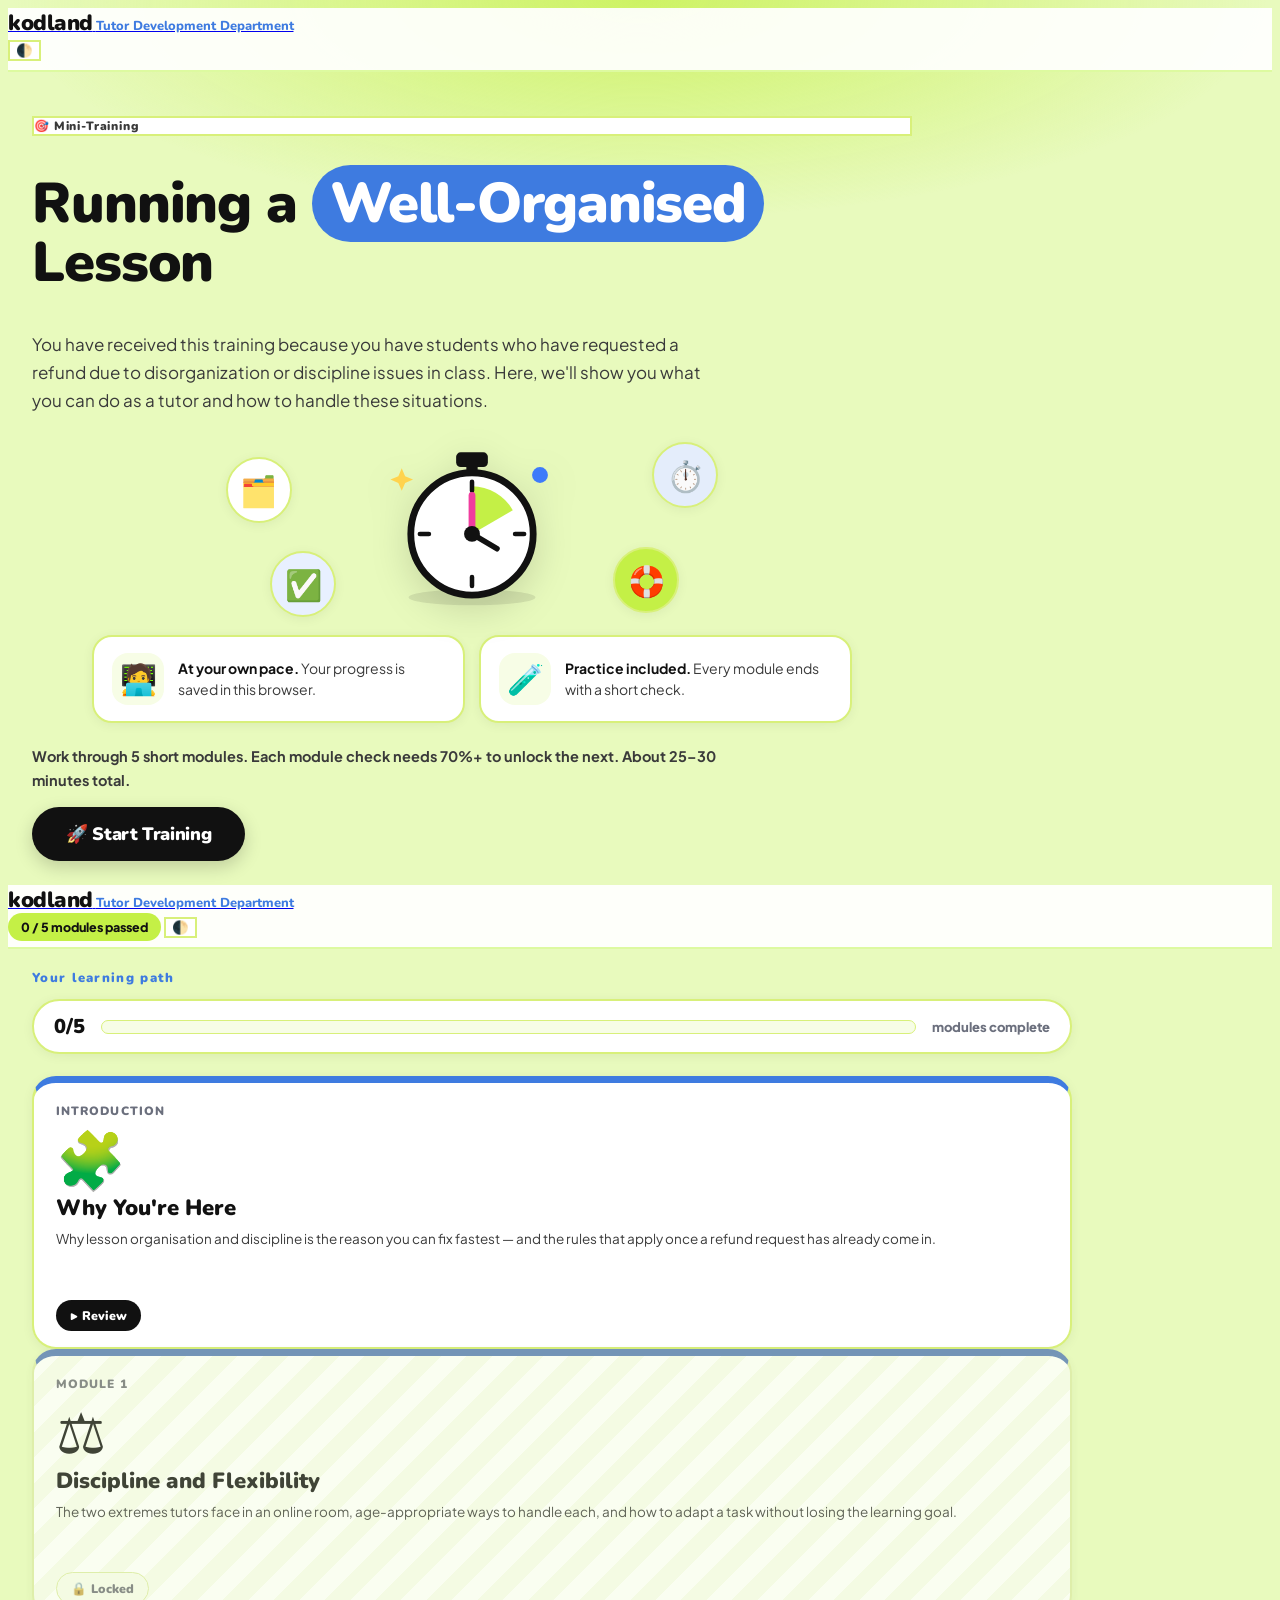
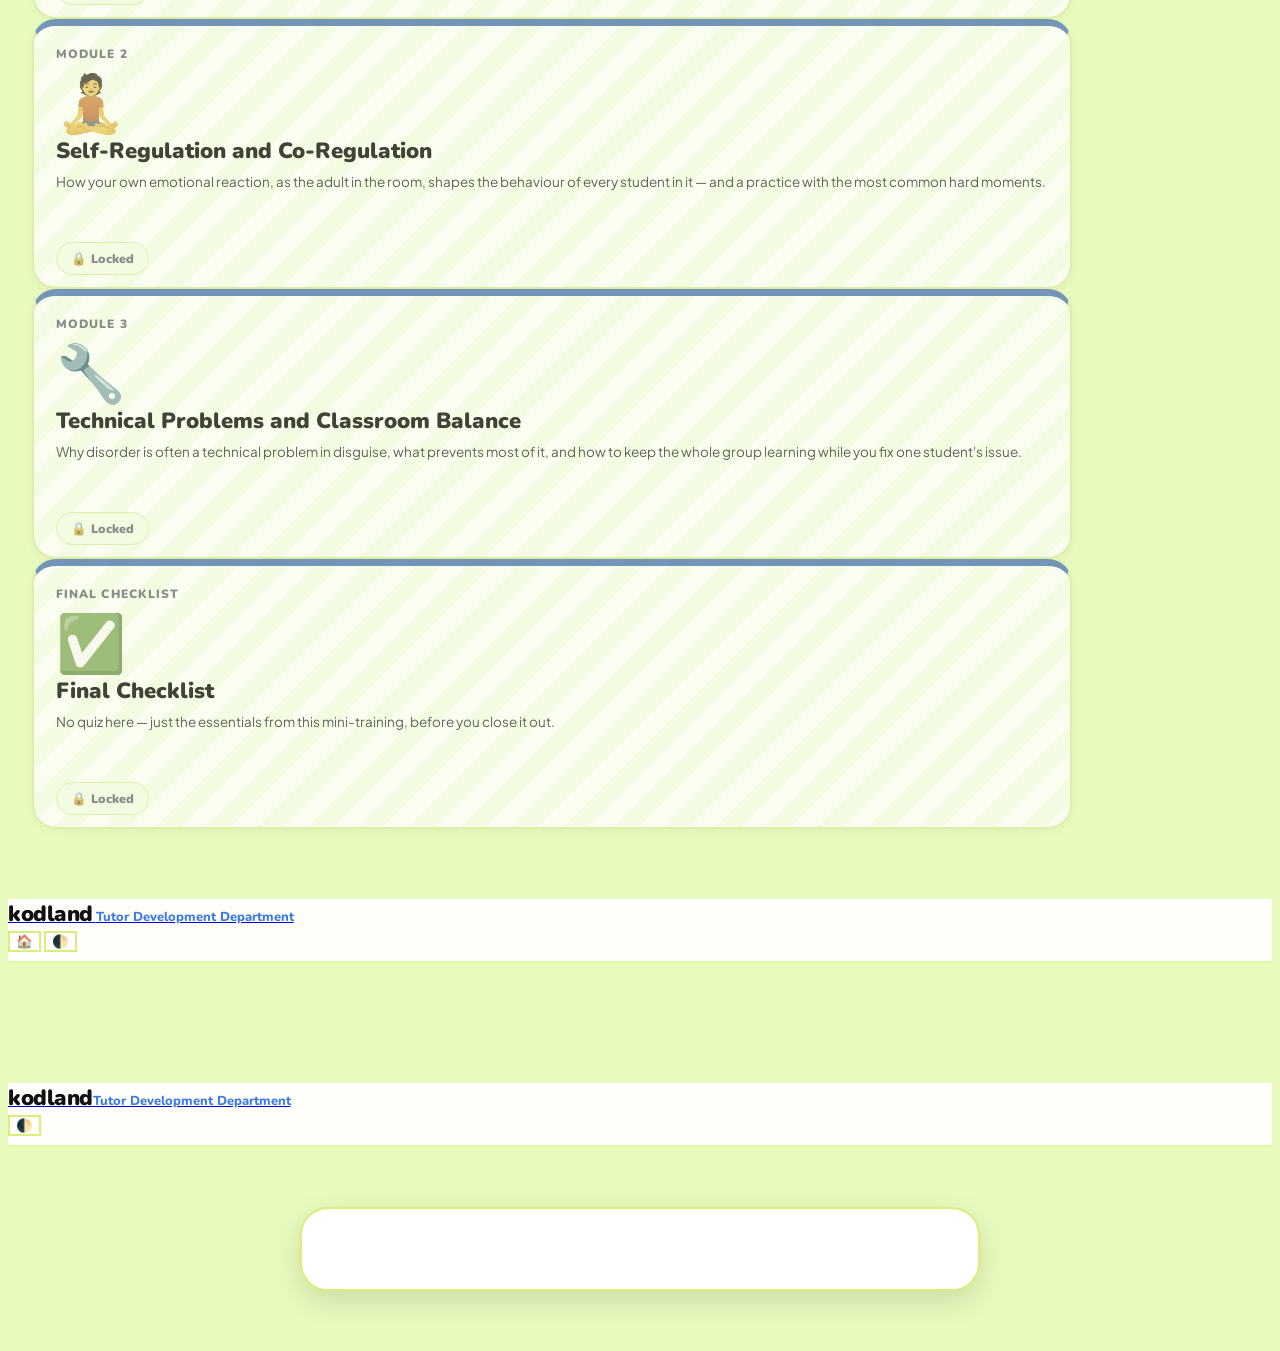
==== index.html @ 632e76fc "Add files via upload" ====
<!DOCTYPE html>
<html lang="en">
<head>
<meta charset="UTF-8">
<meta name="viewport" content="width=device-width, initial-scale=1.0">
<title>Mini-Training · Lesson Organisation &amp; Discipline — Kodland Tutor Training</title>
<link rel="preconnect" href="https://fonts.googleapis.com"><link rel="preconnect" href="https://fonts.gstatic.com" crossorigin>
<link href="https://fonts.googleapis.com/css2?family=Baloo+2:wght@600;700;800&family=Inter:wght@400;500;600;700;800&family=Nunito:wght@700;800;900&family=Plus+Jakarta+Sans:wght@400;500;600;700;800&display=swap" rel="stylesheet">
<link rel="stylesheet" href="assets/style.css">
<link rel="stylesheet" href="assets/theme.css">
<style>:root,:root[data-theme="dark"]{--pink:#3E7BE0;--pink-d:#2A5BB8;--coral:#3E7BE0;--coral-d:#2A5BB8}:root:not([data-theme="dark"]){--pink-l:#E4EDFB}</style>
</head>
<body>

<!-- HOME -->
<div id="screen-home" class="screen active">
  <nav class="nav">
    <a class="logo" href="#" onclick="goHome();return false;">
      <span class="logo-mark">kodland</span>
      <span class="logo-div"></span>
      <span class="logo-sub" data-i18n="logoSub"></span>
    </a>
    <div class="nav-r">
      <button class="tbtn" onclick="toggleTheme()">🌓</button>
    </div>
  </nav>
  <div class="hero">
    <div class="hero-inner">
      <div class="eyebrow" data-i18n="heroEyebrow"></div>
      <h1 data-i18n-html="heroTitle"></h1>
      <p data-i18n="heroIntro"></p>
      <div class="hero-art" id="heroArt"></div>
      <div class="hero-cards">
        <div class="hcard"><span class="hc-ic">🧑‍💻</span><div data-i18n-html="heroCard1"></div></div>
        <div class="hcard"><span class="hc-ic">🧪</span><div data-i18n-html="heroCard2"></div></div>
      </div>
      <p class="hero-work" data-i18n="heroWork" style="font-size:14.5px;font-weight:700"></p>
      <button class="start-btn" onclick="goDashboard()" data-i18n="startBtn"></button>
    </div>
  </div>
</div>

<!-- DASHBOARD -->
<div id="screen-path" class="screen">
  <nav class="nav">
    <a class="logo" href="#" onclick="goHome();return false;">
      <span class="logo-mark">kodland</span>
      <span class="logo-div"></span>
      <span class="logo-sub" data-i18n="logoSub"></span>
    </a>
    <div class="nav-r">
      <span id="ntag" style="font-size:13px;color:var(--text-muted);font-weight:700;display:none"></span>
      <button class="tbtn" onclick="devUnlockAll()" data-i18n-title="devTitle" title="">🔓</button>
      <button class="tbtn" onclick="toggleTheme()">🌓</button>
    </div>
  </nav>
  <div class="msec">
    <div class="slbl" data-i18n="pathLabel"></div>
    <div class="pbar"><b id="pbCount">0/6</b><div class="ptrack"><i id="pbFill"></i></div><span data-i18n="pbLabel"></span></div>
    <div class="grid" id="mgrid"></div>
  </div>
</div>

<!-- CONTENT -->
<div id="screen-content" class="screen">
  <nav class="nav">
    <a class="logo" href="#" onclick="goHome();return false;">
      <span class="logo-mark">kodland</span>
      <span class="logo-div"></span>
      <span class="logo-sub" data-i18n="logoSub"></span>
    </a>
    <div class="nav-r">
      <button class="tbtn" onclick="goDashboard()" data-i18n-title="backToPath" title="">🏠</button>
      <button class="tbtn" onclick="toggleTheme()">🌓</button>
    </div>
  </nav>
  <div class="cbody" id="contentBody"></div>
</div>

<!-- RESULTS -->
<div id="screen-results" class="screen">
  <nav class="nav">
    <a class="logo" href="#" onclick="goHome();return false;">
      <span class="logo-mark">kodland</span><span class="logo-div"></span><span class="logo-sub" data-i18n="logoSub"></span>
    </a>
    <div class="nav-r"><button class="tbtn" onclick="toggleTheme()">🌓</button></div>
  </nav>
  <div class="rbody" id="resultsBody"></div>
</div>


<canvas id="confetti"></canvas>

<script>window.PROG_KEY_OVERRIDE='kl-mt-org_discipline-progress'; window.HERO_ART={ill:'clock',orbs:['🗂️','⏱️','✅','🛟']};</script>
<script src="assets/content-en.js"></script>
<script src="assets/engine.js"></script>
</body>
</html>
---- assets/theme.css ----
/* ==========================================================================
   Mini_Training_7_Technical_Issues — visual theme (v2)
   Loaded AFTER style.css. It re-skins the training with the look of the
   "Kodland TD Core-EM Training" (lime background, pink accent, big emoji,
   colourful cards, interactive widgets) and adds the new components used by
   the content: symCards, flipCards, tabsBlock, stepper, chatMock, ill().
   To go back to the old look, just remove the <link> to this file.
   ========================================================================== */

:root{
  --bg:#E8FABD; --bg2:#F4FCD3; --surface:#FFFFFF; --surface2:#F7FDE6;
  --border:#D8F07A; --line2:#BFE15A; --nav-b:#DDFAA0;
  --ink:#111111; --ink2:#3A3A3A; --muted:#6B6F7D;
  --lime:#C4F046; --lime-d:#AEDD2E; --lime-dd:#5E7F07;
  --pink:#F03D9E; --pink-d:#D4308A; --pink-l:#FFE4F2;
  --blue:#3E7BFA; --blue-d:#2A63D8; --blue-l:#E8F0FF;
  --ok:#1FA45A; --ok-l:#E6F8EE; --orange:#F59E0B; --orange-l:#FFF3DC;
  --red:#E5484D; --red-l:#FFEBEC; --violet:#8B5CF6; --violet-l:#F0EAFF; --yellow:#FFD34D;
  --coral:#F03D9E; --coral-d:#D4308A;
  --text:var(--ink); --text2:var(--ink2); --text-muted:var(--muted);
  --r:20px; --rsm:12px;
  --shadow:0 2px 12px rgba(0,0,0,.06); --shadow-h:0 10px 30px rgba(0,0,0,.12);
  --f-disp:'Nunito','Baloo 2',system-ui,'Segoe UI',Arial,sans-serif;
  --f-body:'Plus Jakarta Sans','Inter',system-ui,'Segoe UI',Arial,sans-serif;
}
[data-theme="dark"]{
  --bg:#10150C; --bg2:#161D10; --surface:#1B2214; --surface2:#222B19;
  --border:#34421F; --line2:#4B5F2A; --nav-b:#2B3820;
  --ink:#F2F5EA; --ink2:#C9D1B8; --muted:#97A082;
  --blue-l:#1D2A47; --pink-l:#3A1A2C; --ok-l:#14301F; --orange-l:#3A2C10; --red-l:#3A1C1E; --violet-l:#2A2144;
  --shadow:0 2px 12px rgba(0,0,0,.4); --shadow-h:0 10px 30px rgba(0,0,0,.55);
}

html{scroll-behavior:smooth}
body{font-family:var(--f-body);background:var(--bg);color:var(--ink);-webkit-font-smoothing:antialiased}
body::before{content:"";position:fixed;inset:0 0 auto 0;height:520px;background:radial-gradient(ellipse 70% 60% at 50% 0%,rgba(196,240,70,.75),transparent 70%);pointer-events:none;z-index:0}
[data-theme="dark"] body::before{background:radial-gradient(ellipse 70% 60% at 50% 0%,rgba(120,170,30,.28),transparent 70%)}
.screen{position:relative;z-index:1}
h1,h2,h3,h4,.mh1,.rtitle,.start-btn{font-family:var(--f-disp);font-weight:900;letter-spacing:-.02em}
::selection{background:var(--lime);color:#111}

/* ---------- Nav ---------- */
.nav{height:62px;background:rgba(255,255,255,.92);border-bottom:2px solid var(--nav-b)}
[data-theme="dark"] .nav{background:rgba(16,21,12,.9)}
.logo-mark{font-family:var(--f-disp);font-weight:900;font-size:22px;color:var(--ink);letter-spacing:-.5px}
.logo-sub{font-family:var(--f-disp);font-weight:800;font-size:13px;color:var(--pink);max-width:none}
.logo-div{background:var(--line2)}
.tbtn{background:var(--surface);border:2px solid var(--border);color:var(--ink)}
.tbtn:hover{background:var(--lime);border-color:var(--lime-d)}
#ntag{background:var(--lime);color:#111!important;border-radius:999px;padding:6px 13px;font-weight:800!important;font-size:12.5px!important}

/* ---------- Buttons ---------- */
.start-btn,.ctabtn,.ix-nextbtn,.bdark{font-family:var(--f-disp);background:var(--ink);color:#fff;border-radius:999px;border:0;font-weight:900;transition:transform .15s,background .15s,box-shadow .15s}
[data-theme="dark"] .start-btn,[data-theme="dark"] .ctabtn,[data-theme="dark"] .ix-nextbtn,[data-theme="dark"] .bdark{background:var(--lime);color:#111}
.start-btn:hover,.ctabtn:hover,.ix-nextbtn:hover,.bdark:hover{background:var(--pink);color:#fff;transform:translateY(-2px);box-shadow:0 8px 22px rgba(240,61,158,.28)}
.start-btn{padding:15px 34px;font-size:18px;box-shadow:0 6px 18px rgba(0,0,0,.18)}
.bline{border:2px solid var(--line2);background:var(--surface);color:var(--ink);border-radius:999px;font-weight:800}

/* ---------- Home / hero ---------- */
.hero{padding:44px 24px 24px}
.hero-inner{max-width:880px}
.eyebrow{background:var(--surface);border:2px solid var(--border);color:var(--ink2);font-family:var(--f-disp);font-weight:900;font-size:12px;letter-spacing:.07em}
.hero h1{font-size:clamp(34px,5.6vw,56px);line-height:1.06;color:var(--ink)}
.h-pill{background:var(--pink);color:#fff;border-radius:999px;padding:0 18px;box-decoration-break:clone;-webkit-box-decoration-break:clone}
.hero p{color:var(--ink2);font-size:17px;line-height:1.65;max-width:700px}
.hero .card{max-width:640px;margin:0 auto 22px;background:var(--surface);border:2px solid var(--border);border-radius:var(--r);text-align:center}
.hero-art{position:relative;height:190px;max-width:560px;margin:2px auto 14px;display:flex;align-items:center;justify-content:center}
.hero-art .ill{width:230px;height:170px;position:relative;z-index:2;filter:drop-shadow(0 10px 18px rgba(0,0,0,.14));animation:floaty 5s ease-in-out infinite}
.orb{position:absolute;display:flex;align-items:center;justify-content:center;width:62px;height:62px;border-radius:50%;background:var(--surface);border:2px solid var(--border);font-size:30px;box-shadow:var(--shadow);animation:floaty 4.2s ease-in-out infinite}
.orb.o1{left:6%;top:14%;animation-delay:.2s}.orb.o2{right:6%;top:6%;animation-delay:.9s;background:var(--pink-l)}
.orb.o3{left:14%;bottom:2%;animation-delay:1.4s;background:var(--blue-l)}.orb.o4{right:13%;bottom:4%;animation-delay:.5s;background:var(--lime)}
@keyframes floaty{0%,100%{transform:translateY(0)}50%{transform:translateY(-8px)}}
.hero-cards{display:grid;grid-template-columns:1fr 1fr;gap:14px;max-width:760px;margin:6px auto 22px;text-align:left}
.hcard{display:flex;gap:14px;align-items:center;background:var(--surface);border:2px solid var(--border);border-radius:var(--r);padding:16px 18px;box-shadow:var(--shadow);font-size:14px;line-height:1.5;color:var(--ink2)}
.hcard .hc-ic{flex:0 0 auto;font-size:30px;width:52px;height:52px;border-radius:16px;background:var(--surface2);display:flex;align-items:center;justify-content:center}
.hcard b{color:var(--ink)}
@media(max-width:700px){.hero-cards{grid-template-columns:1fr}.hero-art{height:160px}.orb{width:50px;height:50px;font-size:24px}}

/* ---------- Dashboard ---------- */
.msec{max-width:1040px;padding:6px 24px 70px}
.slbl{font-family:var(--f-disp);font-weight:900;font-size:13px;letter-spacing:.1em;color:var(--pink);margin:14px 0 12px}
.pbar{display:flex;align-items:center;gap:16px;background:var(--surface);border:2px solid var(--border);border-radius:999px;padding:12px 20px;margin:4px 0 22px;box-shadow:var(--shadow)}
.pbar b{font-family:var(--f-disp);font-size:20px;font-weight:900}
.ptrack{flex:1;height:12px;border-radius:999px;background:var(--surface2);border:1px solid var(--border);overflow:hidden}
.ptrack i{display:block;height:100%;width:0;border-radius:999px;background:linear-gradient(90deg,var(--lime-d),var(--pink));transition:width .8s cubic-bezier(.2,.8,.2,1)}
.pbar span{font-weight:800;font-size:13px;color:var(--muted);white-space:nowrap}
.grid{grid-template-columns:repeat(2,1fr);gap:18px}
@media(max-width:760px){.grid{grid-template-columns:1fr}}
.mc{position:relative;border:2px solid var(--border);border-top:7px solid var(--mcol,var(--lime-d));border-radius:24px;box-shadow:var(--shadow);background:var(--surface);overflow:hidden}
.mc-stripe{display:none}
.mc:hover:not(.locked){transform:translateY(-5px);box-shadow:var(--shadow-h)}
.mc.locked{background:repeating-linear-gradient(135deg,var(--surface) 0 18px,var(--surface2) 18px 36px);opacity:.78;filter:saturate(.6);cursor:not-allowed}
.mc-body{padding:20px 22px 20px;position:relative}
.mc-num{font-family:var(--f-disp);font-size:12px;font-weight:900;letter-spacing:.09em;text-transform:uppercase;color:var(--muted)}
.mc-em-circle{display:none}
.mc-big{display:block;font-size:56px;line-height:1;margin:10px 0 8px;transition:transform .25s}
.mc:hover:not(.locked) .mc-big{transform:scale(1.12) rotate(-6deg)}
.mc-title{font-family:var(--f-disp);font-weight:900;font-size:22px;margin:2px 0 6px;color:var(--ink)}
.mc-desc{font-size:13.5px;line-height:1.55;color:var(--ink2);min-height:62px}
.mc-foot{margin-top:12px}
.mc.done{border-right-color:var(--ok);border-bottom-color:var(--ok);border-left-color:var(--ok)}
.mc.done::after{content:"✓";position:absolute;right:16px;top:16px;width:30px;height:30px;border-radius:50%;background:var(--ok);color:#fff;font-weight:900;display:flex;align-items:center;justify-content:center}
.badge{font-family:var(--f-disp);font-weight:900;border-radius:999px;padding:7px 14px;font-size:12.5px}
.badge.br{background:var(--ink);color:#fff}
.badge.bd{background:var(--ok-l);color:var(--ok);border:1px solid var(--ok)}
.badge.bl{background:var(--surface2);color:var(--muted);border:1px solid var(--border)}

/* ---------- Module page ---------- */
.rdbar{position:fixed;top:62px;left:0;right:0;height:4px;background:transparent;z-index:90}
.rdbar i{display:block;height:100%;width:0;background:linear-gradient(90deg,var(--lime-d),var(--pink));border-radius:0 4px 4px 0;transition:width .12s linear}
.cbody{max-width:1000px;padding:30px 24px 90px}
.mhead{display:grid;grid-template-columns:1fr auto;gap:18px;align-items:center}
@media(max-width:760px){.mhead{grid-template-columns:1fr}.mhead-art{display:none}}
.meyebrow{font-family:var(--f-disp);font-weight:900;font-size:12.5px;letter-spacing:.09em;text-transform:uppercase;color:var(--pink)}
.mh1{font-size:clamp(30px,4.6vw,46px);line-height:1.08;margin:6px 0 14px}
.mh1-em{display:inline-block;margin-right:4px;animation:pop .7s cubic-bezier(.2,1.4,.4,1) both}
@keyframes pop{from{transform:scale(.3) rotate(-20deg);opacity:0}to{transform:scale(1) rotate(0);opacity:1}}
.mobj-box{background:var(--surface);border:2px solid var(--border);border-left:7px solid var(--lime-d);border-radius:var(--r);box-shadow:var(--shadow);padding:16px 20px}
.mobj-ic{background:var(--lime);border-radius:14px}
.mobj-txt strong{color:var(--lime-dd);font-family:var(--f-disp);letter-spacing:.06em;text-transform:uppercase;font-size:12px}
[data-theme="dark"] .mobj-txt strong{color:var(--lime)}
.mhead-art .ill{width:210px;height:160px;filter:drop-shadow(0 10px 16px rgba(0,0,0,.12));animation:floaty 5.5s ease-in-out infinite}
.learn{display:grid;grid-template-columns:repeat(4,1fr);gap:12px;margin:18px 0 14px}
@media(max-width:860px){.learn{grid-template-columns:repeat(2,1fr)}}
.lcard{background:var(--surface);border:2px solid var(--border);border-radius:var(--r);padding:14px 15px;box-shadow:var(--shadow);transition:transform .2s}
.lcard:hover{transform:translateY(-3px)}
.lcard span{display:block;font-size:30px;margin-bottom:6px}
.lcard p{font-size:13px;line-height:1.45;color:var(--ink2);font-weight:600}
.chips{display:flex;flex-wrap:wrap;gap:8px;margin:6px 0 10px}
.chip{background:var(--surface);border:2px solid var(--border);border-radius:999px;padding:7px 14px;font-size:13px;font-weight:800;color:var(--ink);cursor:pointer;font-family:inherit;transition:all .15s}
.chip:hover{background:var(--lime);border-color:var(--lime-d);transform:translateY(-1px)}
.sec{margin-top:44px;scroll-margin-top:84px}
.sh{display:flex;align-items:center;gap:14px;margin:0 0 16px}
.se{flex:0 0 auto;width:54px;height:54px;border-radius:16px;background:var(--surface);border:2px solid var(--border);box-shadow:var(--shadow);display:flex;align-items:center;justify-content:center;font-size:30px}
.sh h2{font-size:clamp(20px,2.6vw,27px);margin:0;white-space:normal}
.sh::after{content:"";flex:1;height:5px;border-radius:5px;background:linear-gradient(90deg,var(--lime-d),transparent)}
.reveal{opacity:0;transform:translateY(18px);transition:opacity .55s ease,transform .55s ease}
.reveal.in{opacity:1;transform:none}
@media(prefers-reduced-motion:reduce){.reveal{opacity:1;transform:none;transition:none}.hero-art .ill,.orb,.mhead-art .ill,.mh1-em{animation:none}}

/* ---------- Generic cards, tables, lists ---------- */
.card{background:var(--surface);border:2px solid var(--border);border-radius:var(--r);box-shadow:var(--shadow);padding:18px 20px;line-height:1.65;font-size:15px;color:var(--ink2);margin-bottom:14px}
.card p+p{margin-top:10px}
.card h4{font-size:17px;margin-bottom:8px;color:var(--ink)}
.card strong{color:var(--ink)}
.tbl-wrap{overflow-x:auto;border-radius:16px;border:2px solid var(--border);margin-top:12px;background:var(--surface)}
.tbl-wrap table{border-collapse:collapse;width:100%;font-size:13.5px}
.tbl-wrap th{background:var(--lime);color:#111;font-family:var(--f-disp);font-weight:900;text-align:left;padding:11px 14px}
.tbl-wrap td{padding:11px 14px;border-top:1px solid var(--border);vertical-align:top;line-height:1.5;color:var(--ink2)}
.tbl-wrap tr:nth-child(even) td{background:var(--surface2)}
.three-col{display:grid;grid-template-columns:repeat(3,1fr);gap:14px}
@media(max-width:820px){.three-col{grid-template-columns:1fr}}
.three-col .card:nth-child(1){border-top:7px solid #7EA8FF}.three-col .card:nth-child(2){border-top:7px solid #FFB44D}.three-col .card:nth-child(3){border-top:7px solid #B79DF2}

/* callouts */
.callout{display:flex;gap:14px;align-items:flex-start;border-radius:var(--r);padding:15px 18px;margin:14px 0;border:2px solid var(--border);background:var(--surface);box-shadow:var(--shadow);line-height:1.6;font-size:14.5px;color:var(--ink2)}
.co-ic{flex:0 0 auto;font-size:26px;width:46px;height:46px;border-radius:14px;display:flex;align-items:center;justify-content:center;background:var(--surface2)}
.co-body{flex:1}.co-body strong{color:var(--ink)}
.co-idea{background:var(--blue-l);border-color:#B9D1FF}.co-idea .co-ic{background:#fff}
.co-ok{background:var(--ok-l);border-color:#8FE3B4}.co-ok .co-ic{background:#fff}
.co-danger{background:var(--red-l);border-color:#FFB9BC}.co-danger .co-ic{background:#fff}
.co-warn{background:var(--orange-l);border-color:#F6D58F}.co-warn .co-ic{background:#fff}
.co-star{background:#FFF9D6;border-color:#F3DD7A}.co-star .co-ic{background:#fff}
[data-theme="dark"] .co-ic{background:rgba(255,255,255,.08)!important}

/* do / avoid */
.doavoid{display:grid;grid-template-columns:1fr 1fr;gap:14px;margin:14px 0}
@media(max-width:760px){.doavoid{grid-template-columns:1fr}}
.dobox,.avoidbox{border-radius:var(--r);padding:16px 18px;border:2px solid}
.dobox{background:var(--ok-l);border-color:#8FE3B4}.avoidbox{background:var(--red-l);border-color:#FFB9BC}
.dobox h5,.avoidbox h5{font-family:var(--f-disp);font-weight:900;font-size:15px;margin-bottom:8px}
.dobox h5{color:var(--ok)}.avoidbox h5{color:var(--red)}
.dobox ul,.avoidbox ul{list-style:none;display:flex;flex-direction:column;gap:7px}
.dobox li,.avoidbox li{display:flex;gap:9px;font-size:13.5px;line-height:1.5;color:var(--ink2)}

/* numbered list */
.nc-list{display:flex;flex-direction:column;gap:10px;margin:12px 0}
.nc-row{display:flex;gap:14px;align-items:flex-start;background:var(--surface);border:2px solid var(--border);border-radius:16px;padding:12px 16px;box-shadow:var(--shadow);line-height:1.55;font-size:14.5px;color:var(--ink2)}
.nc-num{flex:0 0 auto;width:32px;height:32px;border-radius:50%;background:var(--pink);color:#fff;font-family:var(--f-disp);font-weight:900;display:flex;align-items:center;justify-content:center}

/* icon grid */
.icon-grid{display:grid;grid-template-columns:repeat(auto-fit,minmax(230px,1fr));gap:14px;margin:14px 0}
.icon-grid.ig4,.icon-grid.ig2{grid-template-columns:repeat(2,1fr)}.icon-grid.ig6{grid-template-columns:repeat(3,1fr)}
@media(max-width:760px){.icon-grid.ig4,.icon-grid.ig2,.icon-grid.ig6{grid-template-columns:1fr}}
.icon-grid-item{background:var(--surface);border:2px solid var(--border);border-radius:var(--r);padding:16px;box-shadow:var(--shadow);transition:transform .2s,box-shadow .2s;font-size:14px;line-height:1.55;color:var(--ink2)}
.icon-grid-item:hover{transform:translateY(-4px);box-shadow:var(--shadow-h)}
.igi-ic{font-size:34px;width:60px;height:60px;border-radius:18px;background:var(--surface2);display:flex;align-items:center;justify-content:center;margin-bottom:10px}
.icon-grid-item:nth-child(5n+1) .igi-ic{background:#E8F0FF}.icon-grid-item:nth-child(5n+2) .igi-ic{background:#FFE4F2}.icon-grid-item:nth-child(5n+3) .igi-ic{background:#FFF3DC}.icon-grid-item:nth-child(5n+4) .igi-ic{background:#E6F8EE}.icon-grid-item:nth-child(5n+5) .igi-ic{background:#F0EAFF}
.igi-txt strong{color:var(--ink)}

/* step flow */
.step-flow{display:flex;gap:10px;align-items:stretch;margin:16px 0;flex-wrap:wrap}
.step-box{flex:1 1 180px;background:var(--surface);border:2px solid var(--border);border-radius:var(--r);padding:16px;text-align:center;box-shadow:var(--shadow);transition:transform .2s}
.step-box:hover{transform:translateY(-3px)}
.step-ic{font-size:38px;margin-bottom:6px}.step-lbl{font-weight:800;font-size:13.5px;line-height:1.45;color:var(--ink)}
.step-arrow{align-self:center;font-size:24px;font-weight:900;color:var(--pink);animation:nudge 1.4s ease-in-out infinite}
@keyframes nudge{0%,100%{transform:translateX(0)}50%{transform:translateX(5px)}}
@media(max-width:760px){.step-arrow{display:none}}

/* pattern cards */
.pattern-row{display:grid;grid-template-columns:repeat(3,1fr);gap:14px;margin:14px 0}
@media(max-width:820px){.pattern-row{grid-template-columns:1fr}}
.pattern-card{background:var(--surface);border:2px solid var(--border);border-radius:var(--r);padding:18px;box-shadow:var(--shadow);border-top:7px solid var(--lime-d);transition:transform .2s}
.pattern-card:hover{transform:translateY(-4px)}
.pattern-card:nth-child(2){border-top-color:#FFC247}.pattern-card:nth-child(3){border-top-color:var(--red)}
.pattern-ic{font-size:36px}.pattern-title{font-family:var(--f-disp);font-weight:900;font-size:19px;margin:4px 0}
.pattern-desc{font-size:13.5px;font-weight:700;color:var(--ink);line-height:1.5}.pattern-note{font-size:13px;color:var(--ink2);margin-top:8px;line-height:1.5}

/* big stat */
.bigstat{display:flex;align-items:center;gap:18px;background:var(--surface);border:2px solid var(--border);border-radius:var(--r);padding:16px 22px;box-shadow:var(--shadow);margin:14px 0}
.bigstat-num{font-family:var(--f-disp);font-weight:900;font-size:clamp(34px,5vw,52px);color:var(--pink);white-space:nowrap;line-height:1}
.bigstat-txt{font-size:15px;line-height:1.55;color:var(--ink2)}

/* accordion (details) */
.acc-item{background:var(--surface);border:2px solid var(--border);border-radius:16px;margin:9px 0;box-shadow:var(--shadow);overflow:hidden;transition:border-color .2s}
.acc-item[open]{border-color:var(--lime-d)}
.acc-item summary{list-style:none;cursor:pointer;padding:14px 18px;font-weight:800;font-size:15px;color:var(--ink);display:flex;align-items:center;gap:10px}
.acc-item summary::-webkit-details-marker{display:none}
.acc-item summary::after{content:"＋";margin-left:auto;font-weight:900;color:var(--pink);font-size:20px;transition:transform .2s}
.acc-item[open] summary::after{content:"－"}
.acc-item[open] summary{background:var(--surface2)}
.acc-body{padding:4px 18px 16px;font-size:14px;line-height:1.65;color:var(--ink2)}
.acc-body p{margin-top:8px}.acc-body strong{color:var(--ink)}

/* ---------- NEW: symptom cards (tap to open) ---------- */
.sym-grid{display:grid;grid-template-columns:repeat(2,1fr);gap:14px;margin:14px 0;align-items:start}
@media(max-width:820px){.sym-grid{grid-template-columns:1fr}}
.sym{background:var(--surface);border:2px solid var(--border);border-left:8px solid var(--sc,var(--lime-d));border-radius:var(--r);box-shadow:var(--shadow);overflow:hidden;transition:box-shadow .2s,transform .2s}
.sym:hover{box-shadow:var(--shadow-h);transform:translateY(-2px)}
.sym-head{display:flex;gap:14px;align-items:center;padding:15px 16px;cursor:pointer;width:100%;background:none;border:0;text-align:left;font-family:inherit;color:inherit}
.sym-ic{flex:0 0 auto;width:56px;height:56px;border-radius:16px;font-size:30px;display:flex;align-items:center;justify-content:center;background:var(--sbg,var(--surface2))}
.sym-t{flex:1;font-family:var(--f-disp);font-weight:900;font-size:16.5px;line-height:1.25;color:var(--ink)}
.sym-t small{display:block;font-family:var(--f-body);font-weight:700;font-size:12px;color:var(--muted);margin-top:3px}
.sym-chev{font-size:18px;color:var(--pink);transition:transform .25s;font-weight:900}
.sym.open .sym-chev{transform:rotate(180deg)}
.sym-body{display:none;padding:2px 16px 16px;flex-direction:column;gap:9px}
.sym.open .sym-body{display:flex;animation:drop .3s ease both}
@keyframes drop{from{opacity:0;transform:translateY(-6px)}to{opacity:1;transform:none}}
.sr{display:flex;gap:10px;align-items:flex-start;border-radius:14px;padding:10px 12px;font-size:13.5px;line-height:1.55;color:var(--ink2)}
.sr b.l{flex:0 0 auto;display:inline-flex;align-items:center;gap:5px;font-family:var(--f-disp);font-weight:900;font-size:11.5px;letter-spacing:.04em;text-transform:uppercase;border-radius:999px;padding:3px 10px;white-space:nowrap}
.sr .x{flex:1}.sr .x em{color:var(--ink)}
.sr.see{background:var(--blue-l)}.sr.see b.l{background:var(--blue);color:#fff}
.sr.do{background:var(--ok-l)}.sr.do b.l{background:var(--ok);color:#fff}
.sr.say{background:var(--violet-l)}.sr.say b.l{background:var(--violet);color:#fff}
.sr.rep{background:var(--orange-l)}.sr.rep b.l{background:var(--orange);color:#fff}
.sr.avoid{background:var(--red-l)}.sr.avoid b.l{background:var(--red);color:#fff}
.sr.tip{background:#FFF9D6}.sr.tip b.l{background:#E0B400;color:#fff}
[data-theme="dark"] .sr.tip{background:rgba(224,180,0,.15)}
.sr .x ul{margin:6px 0 0 18px}.sr .x li{margin:3px 0}

/* ---------- NEW: flip cards ---------- */
.flip-grid{display:grid;grid-template-columns:repeat(auto-fit,minmax(170px,1fr));gap:14px;margin:14px 0}
.flip-grid.n5{grid-template-columns:repeat(5,1fr)}.flip-grid.n6{grid-template-columns:repeat(3,1fr)}.flip-grid.n4{grid-template-columns:repeat(4,1fr)}
@media(max-width:900px){.flip-grid.n5,.flip-grid.n6,.flip-grid.n4{grid-template-columns:repeat(2,1fr)}}
.flip-b{overflow:auto}
.flip{perspective:900px;height:178px;cursor:pointer;background:none;border:0;padding:0;font-family:inherit;color:inherit}
.flip-in{position:relative;width:100%;height:100%;transition:transform .55s cubic-bezier(.3,1.3,.5,1);transform-style:preserve-3d}
.flip.on .flip-in{transform:rotateY(180deg)}
.flip-f,.flip-b{position:absolute;inset:0;border-radius:var(--r);border:2px solid var(--border);backface-visibility:hidden;-webkit-backface-visibility:hidden;display:flex;flex-direction:column;align-items:center;justify-content:center;text-align:center;padding:14px;box-shadow:var(--shadow)}
.flip-f{background:var(--surface)}
.flip-f .fi{font-size:42px}.flip-f .ft{font-family:var(--f-disp);font-weight:900;font-size:16px;margin-top:6px;color:var(--ink)}
.flip-f .fh{font-size:11.5px;color:var(--muted);margin-top:6px;font-weight:700}
.flip-b{transform:rotateY(180deg);background:var(--lime);color:#111;font-size:13.5px;line-height:1.5;font-weight:600}
.flip-b strong{font-family:var(--f-disp)}

/* ---------- NEW: tabs ---------- */
.tabs{margin:14px 0}
.tab-bar{display:flex;gap:8px;flex-wrap:wrap;margin-bottom:12px}
.tab-btn{flex:1 1 140px;display:flex;align-items:center;justify-content:center;gap:8px;background:var(--surface);border:2px solid var(--border);border-radius:999px;padding:11px 16px;font-family:var(--f-disp);font-weight:900;font-size:15px;cursor:pointer;color:var(--ink);transition:all .15s}
.tab-btn:hover{background:var(--surface2)}
.tab-btn.on{background:var(--ink);color:#fff;border-color:var(--ink)}
[data-theme="dark"] .tab-btn.on{background:var(--lime);color:#111;border-color:var(--lime)}
.tab-panel{display:none}.tab-panel.on{display:block;animation:drop .3s ease both}

/* ---------- NEW: stepper ---------- */
.stp{display:grid;grid-template-columns:230px 1fr;background:var(--surface);border:2px solid var(--border);border-radius:var(--r);box-shadow:var(--shadow);overflow:hidden;margin:14px 0}
@media(max-width:760px){.stp{grid-template-columns:1fr}}
.stp-l{background:linear-gradient(160deg,#DFF7A0,#BFE3FF);display:flex;flex-direction:column;align-items:center;justify-content:center;padding:22px 12px;min-height:220px}
.stp-l .big{font-size:86px;line-height:1;animation:pop .5s cubic-bezier(.2,1.4,.4,1) both}
.stp-l .of{margin-top:12px;font-family:var(--f-disp);font-weight:900;font-size:12px;letter-spacing:.08em;background:#fff;border-radius:999px;padding:4px 12px;color:var(--ink)}
.stp-r{padding:20px 22px;display:flex;flex-direction:column}
.stp-r h4{font-size:20px;margin-bottom:8px;color:var(--ink)}
.stp-body{font-size:14.5px;line-height:1.65;color:var(--ink2);flex:1}
.stp-body ul{margin:8px 0 0 20px}.stp-body li{margin:4px 0}.stp-body strong{color:var(--ink)}
.stp-nav{display:flex;align-items:center;gap:8px;margin-top:14px}
.stp-dots{display:flex;gap:7px;flex:1}
.stp-dot{width:36px;height:36px;border-radius:50%;border:2px solid var(--border);background:var(--surface);cursor:pointer;font-size:16px;font-family:inherit;transition:all .15s}
.stp-dot.on{background:var(--lime);border-color:var(--lime-d);transform:scale(1.1)}
.stp-btn{border:2px solid var(--line2);background:var(--surface);border-radius:999px;padding:9px 16px;font-weight:800;cursor:pointer;font-family:inherit;color:var(--ink)}
.stp-btn.next{background:var(--ink);color:#fff;border-color:var(--ink)}
.stp-btn:disabled{opacity:.35;cursor:not-allowed}
.stp-btn:hover:not(:disabled){background:var(--pink);color:#fff;border-color:var(--pink)}

/* ---------- NEW: chat / phone mock ---------- */
.chat-wrap{display:grid;grid-template-columns:minmax(260px,330px) 1fr;gap:20px;margin:16px 0;align-items:start}
@media(max-width:820px){.chat-wrap{grid-template-columns:1fr}}
.phone{background:#1B1F2A;border-radius:34px;padding:12px;box-shadow:var(--shadow-h);max-width:340px;width:100%;margin:0 auto}
.ph-top{display:flex;align-items:center;gap:10px;background:#0F7A6A;color:#fff;border-radius:22px 22px 0 0;padding:12px 14px}
.ph-av{width:36px;height:36px;border-radius:50%;background:#fff;display:flex;align-items:center;justify-content:center;font-size:20px}
.ph-name{font-weight:800;font-size:14px;line-height:1.2}.ph-name small{display:block;font-weight:600;font-size:11px;opacity:.85}
.ph-body{background:#EDE6DB;min-height:300px;padding:14px 10px;display:flex;flex-direction:column;gap:9px;border-radius:0 0 22px 22px}
.bub{max-width:86%;padding:9px 12px;border-radius:14px;font-size:13.2px;line-height:1.45;box-shadow:0 1px 2px rgba(0,0,0,.12);animation:drop .35s ease both;color:#1b1b1b}
.bub.in{background:#fff;align-self:flex-start;border-top-left-radius:4px}
.bub.out{background:#DCF8C6;align-self:flex-end;border-top-right-radius:4px}
.bub small{display:block;font-size:10px;color:#777;margin-top:3px;text-align:right}
.bub.fb{align-self:stretch;max-width:100%;border-radius:12px;font-weight:600;text-align:left}
.bub.fb.good{background:#D8F8E4;border:2px solid #36B873}.bub.fb.bad{background:#FFE3E4;border:2px solid #E5484D}
.chat-q h4{font-size:18px;margin-bottom:6px;color:var(--ink)}.chat-q p{font-size:14px;color:var(--ink2);margin-bottom:12px;line-height:1.55}
.chat-opts{display:flex;flex-direction:column;gap:10px}
.chat-opt{background:var(--surface);border:2px solid var(--border);border-radius:16px;padding:12px 14px;text-align:left;font-family:inherit;font-size:13.5px;line-height:1.5;color:var(--ink2);cursor:pointer;transition:all .15s}
.chat-opt:hover:not(:disabled){background:var(--surface2);border-color:var(--lime-d);transform:translateX(3px)}
.chat-opt b{display:inline-flex;width:24px;height:24px;border-radius:50%;background:var(--ink);color:#fff;font-size:12px;align-items:center;justify-content:center;margin-right:8px}
.chat-opt.used{opacity:.55}.chat-opt.good,.chat-opt.good:hover{border-color:#36B873!important;background:var(--ok-l)!important;opacity:1}.chat-opt.bad,.chat-opt.bad:hover{border-color:var(--red)!important;background:var(--red-l)!important;opacity:1}
.chat-opt:disabled{cursor:default}
.chat-again{margin-top:10px;background:none;border:2px solid var(--line2);border-radius:999px;padding:8px 16px;font-weight:800;font-family:inherit;cursor:pointer;color:var(--ink);display:none}

/* ---------- NEW: timeline "clock" ---------- */
.rclock{display:grid;grid-template-columns:repeat(4,1fr);gap:0;margin:16px 0;position:relative}
@media(max-width:820px){.rclock{grid-template-columns:1fr;gap:12px}}
.rc{position:relative;padding:0 8px;text-align:center}
.rc::before{content:"";position:absolute;top:30px;left:-50%;width:100%;height:4px;background:var(--lime-d);z-index:0}
.rc:first-child::before{display:none}
@media(max-width:820px){.rc::before{display:none}}
.rc-dot{position:relative;z-index:1;width:62px;height:62px;border-radius:50%;margin:0 auto 10px;background:var(--surface);border:3px solid var(--lime-d);display:flex;align-items:center;justify-content:center;font-size:28px;box-shadow:var(--shadow)}
.rc-when{font-family:var(--f-disp);font-weight:900;font-size:12px;letter-spacing:.06em;text-transform:uppercase;color:var(--pink)}
.rc-t{font-weight:800;font-size:14px;color:var(--ink);margin:2px 0}.rc-d{font-size:12.5px;color:var(--ink2);line-height:1.45}

/* ---------- Illustrations ---------- */
.ill{display:inline-block;line-height:0}
.ill svg{width:100%;height:100%;display:block}

/* ---------- Simulation embed ---------- */
.sim-embed-tag{background:var(--pink);font-family:var(--f-disp)}
.sim-embed iframe{border:2px solid var(--border);border-radius:20px;height:560px}
@media(max-width:760px){.sim-embed iframe{height:520px}}

/* ---------- Module check ---------- */
.ix-wrap{background:var(--surface);border:2px solid var(--border);border-radius:24px;box-shadow:var(--shadow);padding:22px 24px;margin-top:34px}
.ix-badge{background:var(--lime);color:#111;font-family:var(--f-disp);font-weight:900;border-radius:999px;padding:6px 14px;font-size:12.5px}
.ix-title{font-family:var(--f-disp);font-weight:900;font-size:22px;margin:12px 0 4px;color:var(--ink)}
.ix-instr{font-size:15px;line-height:1.6;color:var(--ink2);margin-bottom:12px;font-weight:600}
.ix-bar{height:10px;border-radius:999px;background:var(--surface2);border:1px solid var(--border);overflow:hidden;margin:10px 0 14px}
.ix-bar i{display:block;height:100%;border-radius:999px;background:linear-gradient(90deg,var(--lime-d),var(--pink));transition:width .5s}
.ix-card{background:var(--surface);border:2px solid var(--border);border-radius:16px;padding:13px 16px;margin:9px 0;cursor:pointer;font-size:14.5px;line-height:1.5;color:var(--ink2);transition:all .15s}
.ix-card:hover:not(.locked){background:var(--surface2);border-color:var(--lime-d);transform:translateX(3px)}
.ix-card.ok,.ix-card.correct{background:var(--ok-l);border-color:var(--ok)}
.ix-card.bad,.ix-card.wrong{background:var(--red-l);border-color:var(--red)}
.ix-zones{display:grid;grid-template-columns:repeat(auto-fit,minmax(200px,1fr));gap:10px;margin-top:12px}
.ix-zone-btn{background:var(--surface);border:2px solid var(--border);border-radius:16px;padding:12px 14px;font-weight:800;font-family:inherit;cursor:pointer;color:var(--ink);transition:all .15s;line-height:1.4}
.ix-zone-btn:hover:not(:disabled){background:var(--lime);border-color:var(--lime-d);transform:translateY(-2px)}
.ix-fb{border-radius:16px;padding:13px 16px;margin-top:12px;font-weight:600;line-height:1.55;font-size:14.5px}
.ix-fb.ok{background:var(--ok-l);border:2px solid var(--ok);color:var(--ink)}.ix-fb.bad{background:var(--red-l);border:2px solid var(--red);color:var(--ink)}
.ix-progress{margin-top:12px;font-weight:800;font-size:13px;color:var(--muted)}

/* ---------- Results ---------- */
.rbody{text-align:center;max-width:620px;margin:60px auto;background:var(--surface);border:2px solid var(--border);border-radius:28px;box-shadow:var(--shadow-h);padding:40px 28px}
.remi{font-size:84px;animation:pop .6s cubic-bezier(.2,1.4,.4,1) both}
.rtitle{font-size:30px;margin:8px 0}.rpct{font-family:var(--f-disp);font-weight:900;font-size:64px;line-height:1.1}
.rpct.pass{color:var(--ok)}.rpct.fail{color:var(--red)}
.rsub{font-size:15.5px;color:var(--ink2);margin:10px 0 22px;line-height:1.6}
#confetti{position:fixed;inset:0;width:100%;height:100%;pointer-events:none;z-index:9999}
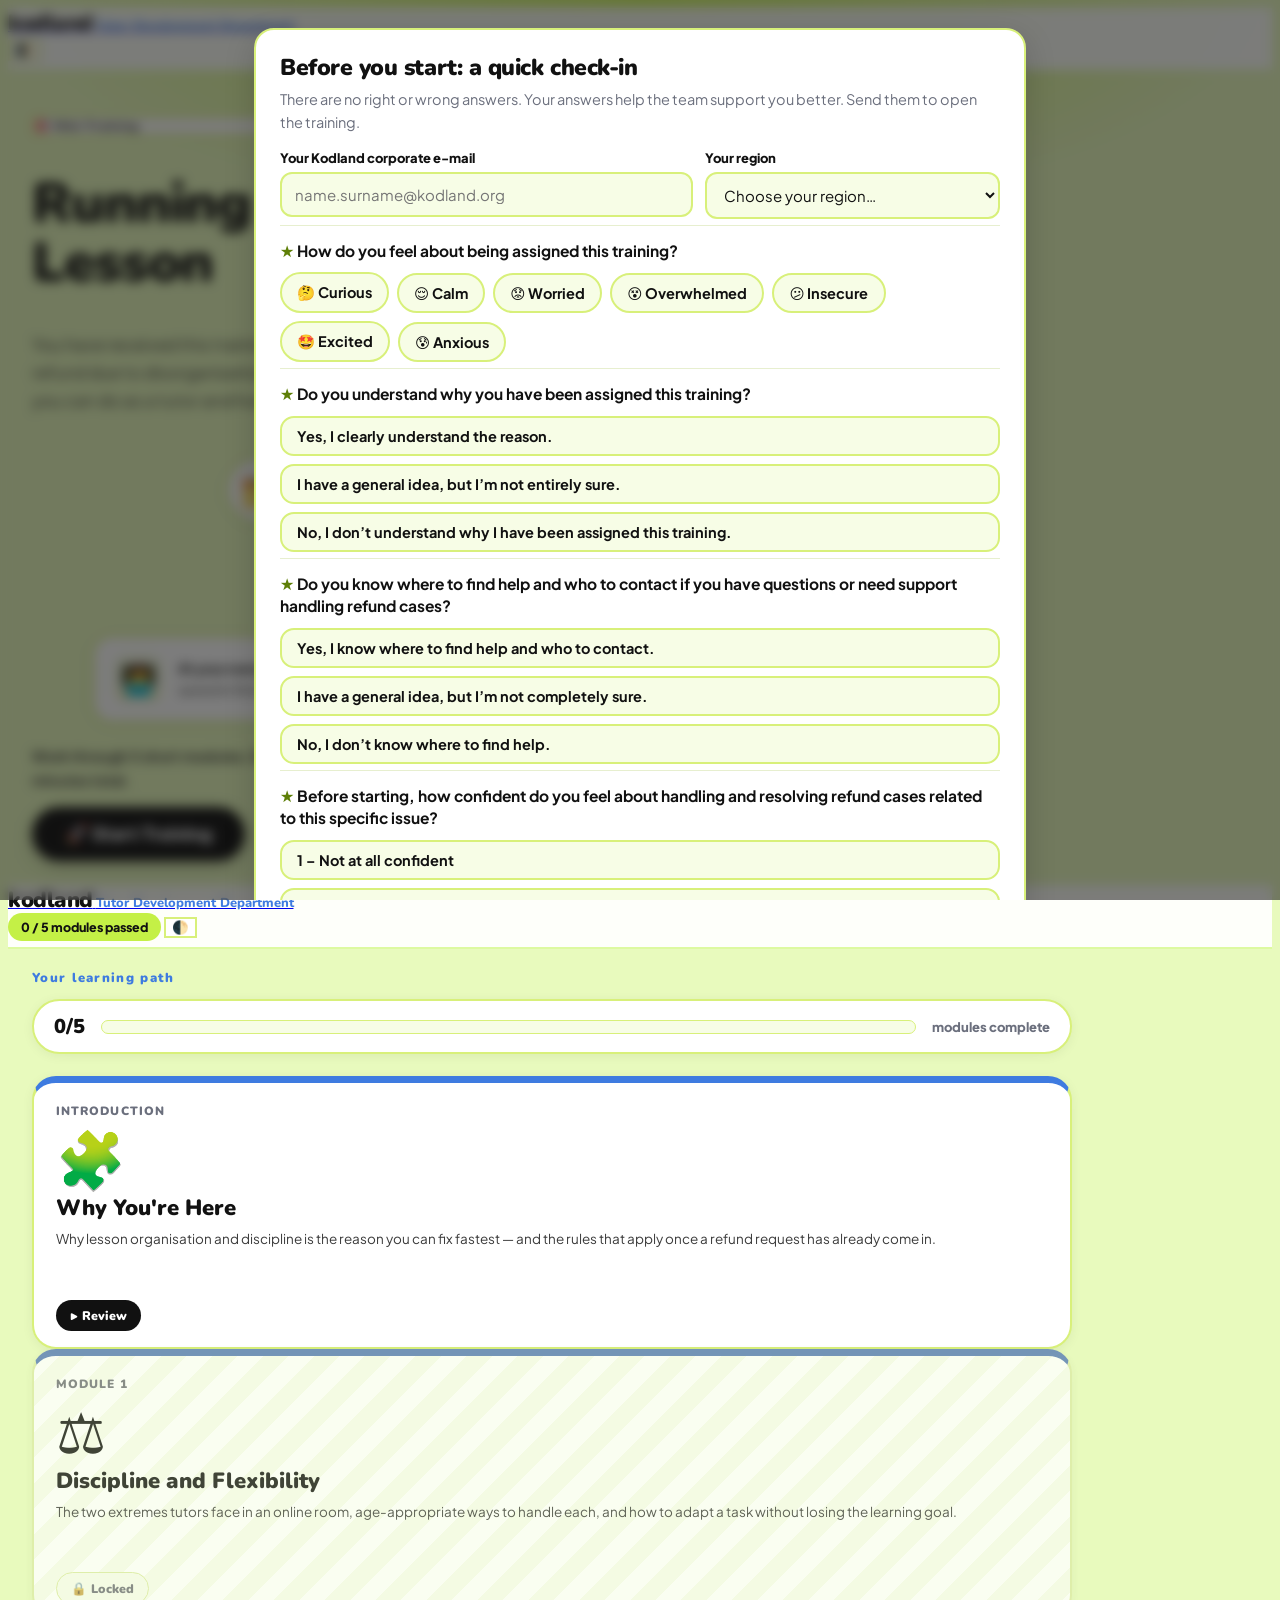
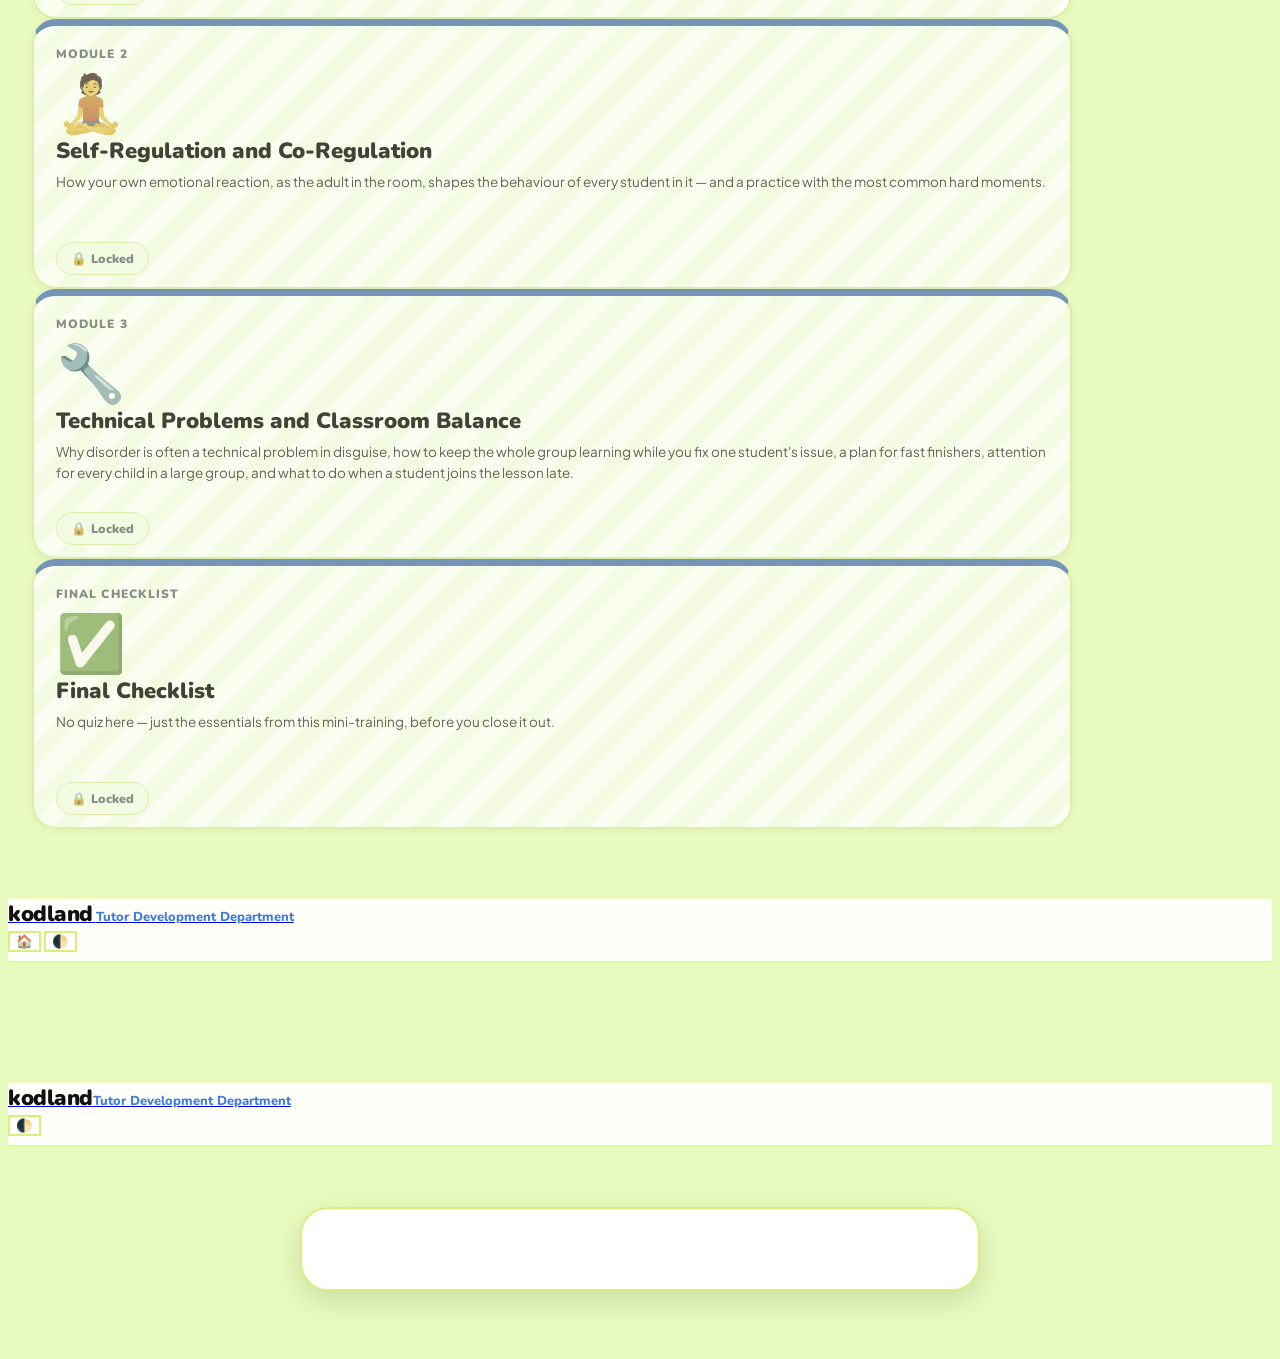
==== commit dd583bda: "Add files via upload" ====
--- a/index.html
+++ b/index.html
@@ -94,5 +94,6 @@
 <script>window.PROG_KEY_OVERRIDE='kl-mt-org_discipline-progress'; window.HERO_ART={ill:'clock',orbs:['🗂️','⏱️','✅','🛟']};</script>
 <script src="assets/content-en.js"></script>
 <script src="assets/engine.js"></script>
+<script src="assets/surveys.js"></script>
 </body>
 </html>
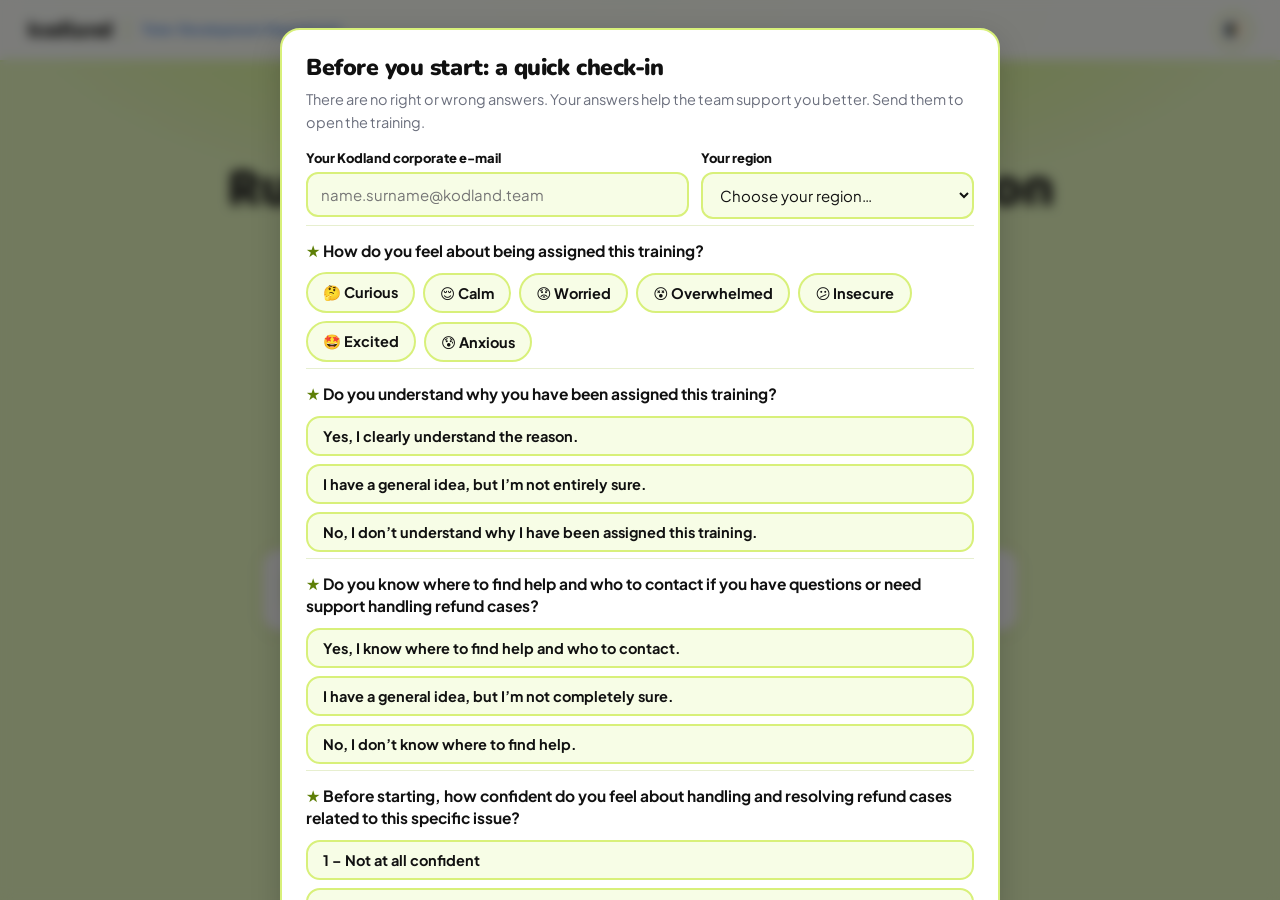
==== commit 148aafdf: "Add files via upload" ====
--- a/index.html
+++ b/index.html
@@ -93,7 +93,7 @@
 
 <script>window.PROG_KEY_OVERRIDE='kl-mt-org_discipline-progress'; window.HERO_ART={ill:'clock',orbs:['🗂️','⏱️','✅','🛟']};</script>
 <script src="assets/content-en.js"></script>
+<script src="assets/surveys-v2.js"></script>
 <script src="assets/engine.js"></script>
-<script src="assets/surveys.js"></script>
 </body>
 </html>
--- a/assets/style.css
+++ b/assets/style.css
@@ -0,0 +1,426 @@
+
+:root{
+  --blue:#498BFF;--blue-d:#2E6FDB;--blue-l:#8FB8FF;
+  --coral:#3E7BE0;--coral-d:#2A5BB8;--pink-hover:#6FA0EE;--pink-hover-d:#2A5BB8;
+  --green:#D3FF5F;--green-d:#6B9A1E;--green-l:#E9FFB0;
+  --ink:#262626;--ink2:#4A4A4A;--muted:#8A8A8A;
+  --bg:#EAF7C8;--surface:#FFFFFF;--surface2:#F4FCE0;--border:#D8F07A;
+  --text:var(--ink);--text2:var(--ink2);--text-muted:var(--muted);
+  --nav-bg:rgba(255,255,255,0.94);--nav-b:#D8F07A;
+  --shadow:0 2px 14px rgba(11,31,69,.08);--shadow-h:0 10px 30px rgba(18,59,132,.16);
+  --hi-bg:#EEF5FF;--hi-b:#AECBF7;--hi-t:#123B9A;
+  --opt-h:#EEF5FF;
+  --ok-bg:#EAFBF1;--ok-b:#8FE3B4;--ok-t:#0F7A45;
+  --no-bg:#FFF1EF;--no-b:#FFC3B8;--no-t:#B23A26;
+  --cute-bg:#FFF9E1;--cute-b:#F6DE94;--cute-t:#8A6412;
+  --onbg:var(--ink);--onbg2:var(--ink2);--onbg-muted:var(--muted);
+  --r:16px;--rsm:10px;--rpill:999px;
+}
+[data-theme="dark"]{
+  --coral:#5B93E8;--coral-d:#8FB8FF;--pink-hover:#5B93E8;--pink-hover-d:#3E7BE0;
+  --ink:#ECECEC;--ink2:#B7B7C2;--muted:#8D8D99;
+  --bg:#12141A;
+  --surface:#1C1F27;--surface2:#242830;--border:#333A4A;
+  --nav-bg:rgba(18,20,26,0.92);--nav-b:#2A2E3A;
+  --shadow:0 2px 14px rgba(0,0,0,.45);--shadow-h:0 10px 30px rgba(0,0,0,.55);
+  --hi-bg:rgba(73,139,255,.12);--hi-b:rgba(73,139,255,.4);--hi-t:#8FB8FF;
+  --opt-h:#232838;
+  --ok-bg:rgba(15,122,69,.15);--ok-b:rgba(15,122,69,.45);--ok-t:#6FE3A4;
+  --no-bg:rgba(178,58,38,.15);--no-b:rgba(178,58,38,.45);--no-t:#FF8B76;
+  --cute-bg:rgba(138,100,18,.18);--cute-b:rgba(138,100,18,.45);--cute-t:#F6DE94;
+  --onbg:var(--ink);--onbg2:var(--ink2);--onbg-muted:var(--muted);
+}
+*{box-sizing:border-box;margin:0;padding:0}
+html{scroll-behavior:smooth}
+body{background:var(--bg);color:var(--text);font-family:'Inter',sans-serif;min-height:100vh;overflow-x:hidden;transition:background .25s,color .25s}
+.screen{display:none;min-height:100vh;flex-direction:column}
+.screen.active{display:flex}
+.nav{display:flex;align-items:center;justify-content:space-between;padding:0 28px;height:66px;background:var(--nav-bg);backdrop-filter:blur(14px);border-bottom:2px solid var(--nav-b);position:sticky;top:0;z-index:100}
+.logo{display:flex;align-items:center;gap:9px;text-decoration:none;flex-shrink:0}
+.logo-mark{font-family:'Baloo 2',sans-serif;font-weight:800;font-size:22px;letter-spacing:-.5px;color:var(--blue);line-height:1;white-space:nowrap}
+.logo-sub{font-family:'Inter',sans-serif;font-weight:700;font-size:12.5px;color:var(--coral);white-space:nowrap;line-height:1.3;max-width:180px}
+.logo-div{width:1px;height:26px;background:var(--border);margin:0 5px}
+.nav-r{display:flex;align-items:center;gap:8px;position:relative}
+.tbtn{display:flex;align-items:center;justify-content:center;width:38px;height:38px;border-radius:50%;background:var(--surface);border:2px solid var(--border);color:var(--text2);font-size:15px;cursor:pointer;transition:all .15s;flex-shrink:0}
+.tbtn:hover{border-color:var(--blue-l);background:var(--surface2)}
+/* HERO */
+.hero{padding:56px 40px 40px;text-align:center;position:relative;overflow:hidden}
+.hero-inner{position:relative;max-width:640px;margin:0 auto}
+.eyebrow{display:inline-flex;align-items:center;gap:6px;background:var(--surface);border:2px solid var(--border);border-radius:var(--rpill);padding:6px 16px;font-family:'Inter',sans-serif;font-size:12.5px;font-weight:800;color:var(--blue-d);margin-bottom:22px;text-transform:uppercase;letter-spacing:.5px}
+.hero h1{font-family:'Baloo 2',sans-serif;font-size:clamp(32px,5.2vw,52px);font-weight:800;line-height:1.08;letter-spacing:-1px;color:var(--onbg);margin-bottom:16px}
+.h-pill{display:inline-block;background:#3E7BE0;color:#fff;border-radius:var(--rpill);padding:2px 20px;margin:0 2px;font-size:.92em}
+.hero p{color:#16261c;font-size:16px;line-height:1.65;margin-bottom:22px;max-width:560px;margin-left:auto;margin-right:auto;position:relative;z-index:1}
+[data-theme="dark"] .hero p{color:var(--onbg2)}
+.hero-reasons{max-width:560px;margin:0 auto 24px;text-align:left;display:flex;flex-direction:column;gap:10px}
+.hr-item{display:flex;gap:13px;align-items:center;background:var(--surface);border:2px solid var(--border);border-radius:14px;padding:13px 17px;font-size:14.5px;color:var(--text2);line-height:1.55;box-shadow:var(--shadow)}
+.hr-item .hr-ic{flex-shrink:0;font-size:18px;line-height:1;width:38px;height:38px;border-radius:50%;background:var(--hi-bg);display:flex;align-items:center;justify-content:center}
+.hr-item:nth-child(2) .hr-ic{background:#E4F5D3}
+.hr-item:nth-child(3) .hr-ic{background:#FFE9F2}
+.start-btn{display:inline-block;padding:16px 38px;background:var(--blue);color:#fff;border:none;border-radius:var(--rpill);font-family:'Baloo 2',sans-serif;font-size:18px;font-weight:700;cursor:pointer;transition:all .15s;box-shadow:0 6px 20px rgba(20,120,60,.3);margin-top:4px}
+.start-btn:hover{background:var(--pink-hover-d);transform:translateY(-2px);box-shadow:0 8px 24px rgba(212,160,23,.4)}
+/* DASHBOARD */
+.msec{padding:8px 32px 70px;max-width:1080px;margin:0 auto;width:100%}
+.slbl{font-family:'Baloo 2',sans-serif;font-size:13px;font-weight:700;text-transform:uppercase;letter-spacing:1.5px;color:var(--onbg-muted);margin-bottom:16px;margin-top:4px}
+.grid{display:grid;grid-template-columns:repeat(auto-fill,minmax(290px,1fr));gap:16px}
+.mc{background:var(--surface);border:2px solid var(--border);border-radius:var(--r);overflow:hidden;cursor:pointer;transition:transform .2s,box-shadow .2s,border-color .2s;box-shadow:var(--shadow)}
+.mc:hover:not(.locked){transform:translateY(-4px);box-shadow:var(--shadow-h)}
+.mc.locked{opacity:.5;cursor:not-allowed}
+.mc.done{border-color:var(--blue)}
+.mc-stripe{height:7px}
+.mc-body{padding:22px}
+.mc-top{display:flex;align-items:center;justify-content:space-between;margin-bottom:9px}
+.mc-num{font-size:12px;font-weight:800;letter-spacing:.8px;text-transform:uppercase;color:var(--text-muted)}
+.mc-em{font-size:32px}
+.mc-title{font-family:'Baloo 2',sans-serif;font-size:22px;font-weight:700;letter-spacing:-.2px;color:var(--text);margin-bottom:7px;line-height:1.15}
+.mc-desc{font-size:14.5px;color:var(--text2);line-height:1.6}
+.mc-foot{margin-top:16px;display:flex;align-items:center;justify-content:space-between}
+.badge{font-family:'Inter',sans-serif;font-size:11px;font-weight:800;letter-spacing:.3px;padding:5px 13px;border-radius:var(--rpill);text-transform:uppercase}
+.bd{background:#E4F5D3;color:var(--green-d);border:1.5px solid var(--green)}
+.bs{background:var(--coral);color:#fff;border:1.5px solid var(--coral-d)}
+.bl{background:var(--surface2);color:var(--text-muted);border:1.5px solid var(--border)}
+.br{background:#DCEBFF;color:var(--blue-d);border:1.5px solid var(--blue-l)}
+[data-theme="dark"] .bd{background:rgba(211,255,95,.15);color:var(--green);border-color:rgba(211,255,95,.4)}
+[data-theme="dark"] .br{background:rgba(73,139,255,.15);color:var(--blue-l);border-color:rgba(73,139,255,.4)}
+.stag{font-size:12.5px;color:var(--text-muted);font-weight:600}
+.stag b{color:var(--text)}
+/* CONTENT */
+.cbody{padding:38px 40px 60px;max-width:820px;margin:0 auto;width:100%;flex:1}
+.meyebrow{font-size:11.5px;font-weight:800;text-transform:uppercase;letter-spacing:1px;color:var(--onbg-muted);margin-bottom:9px}
+.mh1{font-family:'Baloo 2',sans-serif;font-size:clamp(26px,4vw,38px);font-weight:800;letter-spacing:-.6px;line-height:1.12;color:var(--onbg);margin-bottom:16px}
+.mobj{background:var(--surface);border:2px solid var(--border);border-left:5px solid var(--coral);border-radius:0 var(--rsm) var(--rsm) 0;padding:14px 18px;font-size:14.5px;color:var(--text2);line-height:1.6;margin-bottom:34px}
+.mobj strong{color:var(--text)}
+.sch{font-family:'Baloo 2',sans-serif;font-size:24px;font-weight:800;margin:44px 0 18px;color:var(--onbg);display:flex;align-items:center;gap:12px;letter-spacing:-.3px}
+.sch::before{content:'';width:12px;height:12px;border-radius:4px;background:var(--coral);flex-shrink:0;transform:rotate(45deg)}
+.sch::after{content:'';flex:1;height:3px;background:var(--coral);border-radius:2px;opacity:.4}
+.card{background:var(--surface);border:2px solid var(--border);border-radius:var(--r);padding:19px 21px;margin-bottom:12px;box-shadow:var(--shadow)}
+.card h4{font-family:'Baloo 2',sans-serif;font-size:15px;font-weight:700;color:var(--text);margin-bottom:8px}
+.card p,.card li{font-size:14.5px;color:var(--text2);line-height:1.7}
+.card ul,.card ol{padding-left:18px}
+.card li{margin-bottom:6px}
+.card p strong,.card li strong{color:var(--text)}
+.card p{margin-bottom:10px}
+.card p:last-child{margin-bottom:0}
+.tbl-wrap{overflow-x:auto;margin-top:4px}
+.card table{width:100%;border-collapse:collapse;font-size:13.6px;line-height:1.55}
+.card th{text-align:left;padding:9px 11px;border-bottom:2px solid var(--border);font-family:'Baloo 2',sans-serif;font-size:12.8px;color:var(--text)}
+.card td{padding:9px 11px;border-bottom:1px solid var(--border);color:var(--text2);vertical-align:top}
+.card tr:last-child td{border-bottom:none}
+.card.hi{background:var(--hi-bg);border-color:var(--hi-b)}
+.card.hi h4{color:var(--hi-t);font-size:16.5px}
+.card.hi p,.card.hi li{color:var(--hi-t);opacity:.92}
+.card.ok{background:var(--ok-bg);border-color:var(--ok-b)}
+.card.ok h4{color:var(--ok-t)}
+.card.ok p,.card.ok li{color:var(--ok-t);opacity:.92}
+.card.danger{background:var(--no-bg);border-color:var(--no-b)}
+.card.danger h4{color:var(--no-t)}
+.card.danger p,.card.danger li{color:var(--no-t);opacity:.92}
+.card.danger th{color:var(--no-t);border-color:var(--no-b)}
+.card.danger td{color:var(--no-t);opacity:.9;border-color:var(--no-b)}
+.card.cute{background:var(--cute-bg);border-color:var(--cute-b)}
+.card.cute h4{color:var(--cute-t);font-size:16.5px}
+.card.cute p,.card.cute li{color:var(--cute-t);opacity:.92}
+.acc-item{background:var(--surface);border:2px solid var(--border);border-radius:var(--r);margin-bottom:12px;box-shadow:var(--shadow);overflow:hidden}
+.acc-item summary{cursor:pointer;list-style:none;padding:18px 22px;font-family:'Baloo 2',sans-serif;font-weight:700;font-size:16px;display:flex;align-items:center;justify-content:space-between;gap:10px}
+.acc-item summary::-webkit-details-marker{display:none}
+.acc-item summary::after{content:'▾';font-size:14px;color:var(--text-muted);flex-shrink:0;transition:transform .2s}
+.acc-item[open] summary::after{transform:rotate(180deg)}
+.acc-item .acc-body{padding:0 22px 20px}
+.acc-big-title{font-family:'Baloo 2',sans-serif;font-weight:800;font-size:23px;margin:30px 0 16px;text-align:center}
+.sib{padding:16px 18px}
+.sib-head{display:flex;align-items:center;gap:14px;margin-bottom:10px}
+.sib-ic{font-size:38px;line-height:1;flex-shrink:0;width:52px;height:52px;display:flex;align-items:center;justify-content:center;background:var(--surface2);border-radius:50%}
+.sib-head h4{font-size:14.5px;font-weight:800;line-height:1.3}
+.sib-body{font-size:13.5px;line-height:1.55}
+.sib-body ul,.sib-body ol{margin:0;padding-left:20px}
+.sib-body li{margin-bottom:5px}
+.sib-body p{margin-bottom:6px}
+.notice-line{display:flex;align-items:flex-start;gap:10px;background:var(--surface2);border-radius:var(--rsm);padding:12px 14px;margin-bottom:12px;font-size:13.5px;line-height:1.5}
+.notice-line .nl-ic{font-size:22px;flex-shrink:0}
+.doavoid{display:grid;grid-template-columns:1fr 1fr;gap:14px;margin-bottom:14px}
+@media(max-width:600px){.doavoid{grid-template-columns:1fr}}
+.doavoid .dobox,.doavoid .avoidbox{border-radius:var(--r);padding:18px 19px;box-shadow:var(--shadow)}
+.doavoid .dobox{background:var(--ok-bg);border:2px solid var(--ok-b)}
+.doavoid .avoidbox{background:var(--no-bg);border:2px solid var(--no-b)}
+.doavoid h5{font-family:'Baloo 2',sans-serif;font-weight:800;font-size:14.5px;margin-bottom:11px;display:flex;align-items:center;gap:7px}
+.doavoid .dobox h5{color:var(--ok-t)}
+.doavoid .avoidbox h5{color:var(--no-t)}
+.doavoid ul{list-style:none;padding:0;margin:0;display:flex;flex-direction:column;gap:10px}
+.doavoid li{display:flex;gap:8px;font-size:13.6px;line-height:1.55}
+.doavoid .dobox li{color:var(--ok-t)}
+.doavoid .avoidbox li{color:var(--no-t)}
+.doavoid li .lic{flex-shrink:0}
+.doavoid em{opacity:.85}
+.pattern-row{display:grid;grid-template-columns:repeat(3,1fr);gap:14px;margin-bottom:14px}
+@media(max-width:760px){.pattern-row{grid-template-columns:1fr}}
+.pattern-card{background:var(--surface);border:2px solid var(--border);border-radius:var(--r);padding:22px 20px;box-shadow:var(--shadow);text-align:center;display:flex;flex-direction:column}
+.pattern-ic{font-size:38px;margin-bottom:10px}
+.pattern-title{font-family:'Baloo 2',sans-serif;font-weight:800;font-size:16px;margin-bottom:9px;color:var(--text)}
+.pattern-desc{font-size:12.8px;color:var(--text2);margin-bottom:12px;line-height:1.5;font-style:italic}
+.pattern-note{font-size:12.8px;color:var(--text2);line-height:1.55;text-align:left;background:var(--surface2);border-radius:10px;padding:11px 13px;margin-top:auto}
+.mobj-box{display:flex;gap:16px;align-items:flex-start;background:var(--surface);border:2px solid var(--border);border-radius:var(--r);padding:18px 20px;margin-bottom:34px;box-shadow:var(--shadow)}
+.mobj-ic{width:46px;height:46px;border-radius:50%;background:var(--hi-bg);display:flex;align-items:center;justify-content:center;font-size:21px;flex-shrink:0}
+.mobj-txt strong{font-family:'Baloo 2',sans-serif;font-size:11.5px;text-transform:uppercase;letter-spacing:.6px;color:var(--coral);display:block;margin-bottom:5px}
+.mobj-txt p{font-size:14.5px;color:var(--text2);line-height:1.6;margin:0}
+.mc-em-circle{width:54px;height:54px;border-radius:50%;display:flex;align-items:center;justify-content:center;font-size:27px;flex-shrink:0}
+.co-star{background:#FFF6DC;border-color:#F4D883;color:#8A6412}
+[data-theme="dark"] .co-star{background:rgba(244,216,131,.15);border-color:rgba(244,216,131,.4);color:#F4D883}
+.step-flow{display:flex;align-items:stretch;gap:8px;margin-bottom:14px;flex-wrap:wrap}
+.step-box{flex:1;min-width:160px;background:var(--surface);border:2px solid var(--border);border-radius:var(--r);padding:18px 15px;text-align:center;box-shadow:var(--shadow);display:flex;flex-direction:column;align-items:center;justify-content:flex-start}
+.step-ic{font-size:32px;margin-bottom:9px}
+.step-lbl{font-size:13px;color:var(--text2);line-height:1.45;font-weight:600}
+.step-arrow{display:flex;align-items:center;justify-content:center;font-size:22px;color:var(--coral);flex:0 0 auto;font-weight:800}
+@media(max-width:700px){.step-flow{flex-direction:column}.step-arrow{transform:rotate(90deg);margin:-4px auto}}
+.bigstat{display:flex;gap:22px;align-items:center;background:var(--surface);border:2px solid var(--border);border-radius:var(--r);padding:24px 26px;margin-bottom:14px;box-shadow:var(--shadow)}
+.bigstat-num{font-family:'Baloo 2',sans-serif;font-size:54px;font-weight:800;color:var(--blue-d);flex-shrink:0;line-height:1;min-width:110px;text-align:center}
+.bigstat-txt{font-size:14px;color:var(--text2);line-height:1.65}
+.bigstat-txt strong{color:var(--text)}
+@media(max-width:560px){.bigstat{flex-direction:column;text-align:center}}
+.ck-list{display:flex;flex-direction:column;gap:11px;background:var(--surface);border:2px solid var(--border);border-radius:var(--r);padding:18px 20px;margin-bottom:12px;box-shadow:var(--shadow)}
+.ck-row{display:flex;gap:11px;align-items:flex-start;font-size:14px;color:var(--text2);line-height:1.55}
+.ck-box{flex-shrink:0;font-size:18px;color:var(--blue-d);margin-top:-1px}
+.nc-list{display:flex;flex-direction:column;gap:12px;margin-bottom:12px}
+.nc-row{display:flex;gap:14px;align-items:flex-start;background:var(--surface);border:2px solid var(--border);border-radius:var(--r);padding:15px 18px;box-shadow:var(--shadow)}
+.nc-num{flex-shrink:0;width:32px;height:32px;border-radius:50%;background:var(--blue-l);color:var(--blue-d);display:flex;align-items:center;justify-content:center;font-family:'Baloo 2',sans-serif;font-weight:800;font-size:15px}
+.nc-txt{font-size:14px;color:var(--text2);line-height:1.6;padding-top:4px}
+.mt-pic{display:block;width:100%;height:auto;border-radius:var(--r);border:2px solid var(--border);box-shadow:var(--shadow);margin:0 0 14px;background:var(--surface)}
+.mt-pic-crop{position:relative;overflow:hidden;border-radius:var(--r);border:2px solid var(--border);box-shadow:var(--shadow);margin:0 0 14px;background:var(--surface)}
+.mt-pic-crop img{position:absolute;display:block;max-width:none;height:auto}
+.icon-grid{display:grid;grid-template-columns:repeat(auto-fit,minmax(220px,1fr));gap:12px;margin-bottom:12px}
+.icon-grid-item{display:flex;gap:12px;align-items:flex-start;background:var(--surface);border:2px solid var(--border);border-radius:var(--r);padding:15px 16px;box-shadow:var(--shadow)}
+.igi-ic{font-size:24px;flex-shrink:0;width:36px;height:36px;border-radius:50%;background:var(--hi-bg);display:flex;align-items:center;justify-content:center}
+.igi-txt{font-size:13.5px;color:var(--text2);line-height:1.55}
+.igi-txt strong{color:var(--text)}
+.tl-wrap{display:flex;flex-direction:column;margin-bottom:14px}
+.tl-item{display:flex;gap:14px;background:var(--surface);border:2px solid var(--border);border-radius:var(--r);padding:16px 18px;box-shadow:var(--shadow)}
+.tl-ic{width:42px;height:42px;border-radius:50%;background:var(--hi-bg);display:flex;align-items:center;justify-content:center;font-size:20px;flex-shrink:0}
+.tl-lbl{font-family:'Baloo 2',sans-serif;font-weight:800;font-size:12.5px;color:var(--coral-d);text-transform:uppercase;letter-spacing:.4px;margin-bottom:7px}
+.tl-body{flex:1}
+.tl-body ul{padding-left:18px;margin:0}
+.tl-body li{font-size:13.5px;color:var(--text2);line-height:1.6;margin-bottom:5px}
+.tl-body li:last-child{margin-bottom:0}
+.tl-connector{width:2px;height:16px;background:var(--border);margin-left:39px}
+.tbl-full{width:100vw;position:relative;left:50%;right:50%;margin-left:-50vw;margin-right:-50vw;padding:0 max(20px,calc(50vw - 570px));overflow-x:auto;box-sizing:border-box}
+.tbl-full table{min-width:1100px}
+.tbl-full .card{margin:0}
+.tbl-full table tr:nth-child(even){background:var(--surface2)}
+.tbl-full table th{position:sticky;top:0;background:var(--blue);color:#fff}
+.rule-row{display:flex;flex-direction:column;gap:10px;margin-bottom:14px}
+.rule-card{display:flex;gap:14px;align-items:flex-start;background:var(--surface);border:2px solid var(--border);border-left:5px solid var(--blue);border-radius:var(--r);padding:15px 18px;box-shadow:var(--shadow)}
+.rule-num{width:32px;height:32px;border-radius:50%;background:var(--blue);color:#fff;font-family:'Baloo 2',sans-serif;font-weight:800;font-size:14px;display:flex;align-items:center;justify-content:center;flex-shrink:0}
+.rule-ic{font-size:22px;flex-shrink:0}
+.rule-txt{font-size:13.8px;color:var(--text2);line-height:1.55}
+.rule-txt strong{color:var(--text)}
+.bo-mock{background:#211E33;border-radius:16px;padding:22px 22px 18px;color:#EDEAF9;font-family:'Segoe UI',Inter,sans-serif;margin-bottom:14px;box-shadow:var(--shadow-h);position:relative;margin-top:10px}
+.bo-mock-tag{position:absolute;top:-12px;left:18px;background:var(--coral);color:#fff;font-family:'Baloo 2',sans-serif;font-size:11px;font-weight:800;padding:5px 13px;border-radius:999px;text-transform:uppercase;letter-spacing:.4px;box-shadow:0 3px 8px rgba(0,0,0,.25)}
+/* BO SIMULATION EMBED (breaks out of the content column on purpose) */
+.sim-embed{position:relative;left:50%;right:50%;margin-left:-50vw;margin-right:-50vw;width:100vw;max-width:100vw;margin-top:18px;margin-bottom:22px}
+.sim-embed-inner{max-width:1440px;margin:0 auto;padding:0 16px}
+.sim-embed-tag{display:inline-block;background:var(--coral);color:#fff;font-family:'Baloo 2',sans-serif;font-size:11px;font-weight:800;padding:5px 13px;border-radius:999px;text-transform:uppercase;letter-spacing:.4px;margin-bottom:10px}
+.sim-embed iframe{width:100%;height:480px;border:2px solid var(--border);border-radius:16px;box-shadow:var(--shadow-h);display:block;background:#211E33}
+@media(max-width:760px){.sim-embed iframe{height:420px}}
+.bo-tabs{display:flex;gap:8px;margin-bottom:14px;flex-wrap:wrap}
+.bo-tab{padding:8px 16px;border-radius:8px;border:1px solid #3A3460;background:#2C2846;color:#C3BEDA;font-size:12.5px;font-weight:700;cursor:pointer;font-family:inherit}
+.bo-tab.active{background:#498BFF;color:#fff;border-color:#498BFF}
+.bo-field{display:flex;gap:10px;padding:9px 0;border-bottom:1px solid rgba(255,255,255,.07);font-size:13px;color:#C3BEDA}
+.bo-field:last-child{border-bottom:none}
+.bo-field b{color:#fff;min-width:110px;display:inline-block}
+.bo-comment{background:#2C2846;border-radius:10px;padding:13px 15px;font-size:12.8px;color:#C3BEDA;line-height:1.65;margin-top:2px}
+.bo-comment .role{display:inline-block;background:#3A3460;color:#AEB8FA;font-size:10px;font-weight:800;padding:2px 8px;border-radius:5px;margin-bottom:7px}
+.bo-progress-head{display:flex;justify-content:space-between;align-items:flex-start;flex-wrap:wrap;gap:10px;margin-bottom:14px}
+.bo-select{background:#342E56;border:1px solid #3A3460;color:#EDEAF9;padding:7px 12px;border-radius:8px;font-size:12.5px;font-family:inherit}
+.bo-status{font-size:12px;color:#C3BEDA;display:flex;align-items:center;gap:4px;flex-wrap:wrap}
+.bo-status b{color:#fff}
+.bo-info-ic{width:22px;height:22px;border-radius:50%;background:#342E56;color:#8FB8FF;display:inline-flex;align-items:center;justify-content:center;font-size:12px;cursor:pointer;border:1px solid #3A3460;margin-left:4px}
+.bo-grid-row{display:flex;align-items:center;gap:10px;margin-bottom:12px;flex-wrap:wrap}
+.bo-mod-lbl{width:28px;font-weight:800;color:#fff;font-size:13px;flex-shrink:0}
+.bo-cell-wrap{display:flex;flex-direction:column;align-items:center;gap:4px;width:66px}
+.bo-cell-lbl{font-size:9.5px;color:#8B85A6}
+.bo-cell{padding:6px 0;width:100%;text-align:center;border-radius:999px;font-size:11px;font-weight:700}
+.bo-cell.attended{background:rgba(52,211,153,.18);color:#7FE8BE}
+.bo-cell.absent{background:rgba(242,113,109,.2);color:#FF9C97}
+.bo-cell.notsubmitted{background:rgba(242,140,109,.22);color:#FFA98F}
+.bo-cell.reviewed{background:rgba(52,211,153,.18);color:#7FE8BE}
+.bo-cell.next{background:#342E56;color:#6b6584}
+.bo-mod-total{font-size:11.5px;color:#8B85A6;margin-left:4px}
+.bo-legend{display:none;position:absolute;top:6px;right:0;background:#fff;color:#2a2540;border-radius:10px;padding:15px 17px;box-shadow:0 10px 30px rgba(0,0,0,.45);z-index:20;width:min(430px,90vw);font-size:12px}
+.bo-legend.show{display:block}
+.bo-legend-cols{display:grid;grid-template-columns:1fr 1fr;gap:16px}
+.bo-legend h6{font-size:11px;text-transform:uppercase;letter-spacing:.4px;color:#8A84A3;margin-bottom:8px}
+.bo-legend-row{display:flex;align-items:center;gap:7px;margin-bottom:7px;line-height:1.3}
+.bo-legend-dot{width:10px;height:10px;border-radius:50%;flex-shrink:0}
+@media(max-width:560px){.bo-legend-cols{grid-template-columns:1fr}.bo-cell-wrap{width:58px}}
+.two-col{display:grid;grid-template-columns:1fr 1fr;gap:12px}
+@media(max-width:600px){.two-col{grid-template-columns:1fr}}
+.three-col{display:grid;grid-template-columns:1fr 1fr 1fr;gap:12px}
+@media(max-width:760px){.three-col{grid-template-columns:1fr}}
+.divider{border:none;border-top:2px solid var(--border);margin:34px 0}
+.ctabtn{display:block;width:100%;padding:17px;background:var(--blue);color:#fff;border:none;border-radius:var(--rpill);font-family:'Baloo 2',sans-serif;font-size:18px;font-weight:700;cursor:pointer;transition:all .15s;margin-bottom:40px;margin-top:4px;box-shadow:0 4px 16px rgba(20,120,60,.28)}
+.ctabtn:hover{background:var(--pink-hover-d);transform:translateY(-2px);box-shadow:0 6px 20px rgba(212,160,23,.4)}
+.ctabtn:disabled{opacity:.4;cursor:not-allowed;transform:none;box-shadow:none}
+@media(max-width:640px){.cbody,.msec,.hero{padding-left:18px;padding-right:18px}}
+/* VIDEO SLOT (placeholder — no footage yet) */
+.vslot{background:#000000;border:2px solid #2A2A2A;border-radius:var(--r);padding:22px 22px 20px;margin-bottom:12px;color:#EAEAEA}
+.vslot-top{display:flex;align-items:center;gap:10px;margin-bottom:10px}
+.vslot-ic{width:38px;height:38px;border-radius:50%;background:rgba(255,255,255,.08);display:flex;align-items:center;justify-content:center;font-size:17px;flex-shrink:0}
+.vslot-title{font-family:'Baloo 2',sans-serif;font-weight:700;font-size:15px;color:#fff}
+.vslot-meta{font-size:11.5px;color:#8FB8FF;text-transform:uppercase;letter-spacing:.5px;font-weight:800;margin-top:2px}
+.vslot-frame{background:#000000;border:1px solid rgba(255,255,255,.15);border-radius:12px;padding:26px;text-align:center;margin-bottom:12px;overflow:hidden}
+.vslot-frame .big{font-size:30px;margin-bottom:6px}
+.vslot-frame .lbl{font-size:12.5px;color:#8FB8FF;font-weight:700}
+.vslot-brief{font-size:13px;line-height:1.6;color:#CFCFCF;font-style:italic}
+/* CALLOUT (guide-style emoji callouts) */
+.callout{display:flex;gap:12px;border-radius:var(--rsm);padding:15px 17px;margin-bottom:12px;font-size:14.3px;line-height:1.68;border:1.5px solid}
+.co-ic{font-size:19px;flex-shrink:0;margin-top:1px}
+.co-body p{margin-bottom:8px}
+.co-body p:last-child{margin-bottom:0}
+.co-body ul,.co-body ol{padding-left:18px;margin-bottom:8px}
+.co-body li{margin-bottom:4px}
+.co-target{background:var(--hi-bg);border-color:var(--hi-b);color:var(--hi-t)}
+.co-warn{background:#FFF6EE;border-color:#FBD9B0;color:#9A5B12}
+[data-theme="dark"] .co-warn{background:rgba(154,91,18,.18);border-color:rgba(154,91,18,.45);color:#F5B971}
+.co-danger{background:var(--no-bg);border-color:var(--no-b);color:var(--no-t)}
+.co-ok{background:var(--ok-bg);border-color:var(--ok-b);color:var(--ok-t)}
+.co-cute{background:var(--cute-bg);border-color:var(--cute-b);color:var(--cute-t)}
+.co-idea{background:#EFFAFF;border-color:#B9E6FA;color:#0B5E85}
+[data-theme="dark"] .co-idea{background:rgba(11,94,133,.18);border-color:rgba(11,94,133,.45);color:#7FD4F5}
+.co-loop{background:var(--hi-bg);border-color:var(--hi-b);color:var(--hi-t)}
+.co-body b,.co-body strong{color:inherit}
+/* INTERACTION (selection-based exercises) */
+.ix-wrap{background:var(--surface);border:2px solid var(--border);border-radius:var(--r);padding:24px;margin-bottom:16px;box-shadow:var(--shadow)}
+.ix-badge{display:inline-flex;align-items:center;gap:6px;background:#DDF3E5;color:var(--blue-d);border:1.5px solid var(--blue-l);border-radius:var(--rpill);padding:5px 14px;font-size:11.5px;font-weight:800;text-transform:uppercase;letter-spacing:.4px;margin-bottom:14px}
+[data-theme="dark"] .ix-badge{background:rgba(143,224,180,.15);color:var(--blue-l)}
+.ix-title{font-family:'Baloo 2',sans-serif;font-size:18px;font-weight:800;color:var(--text);margin-bottom:8px}
+.ix-instr{font-size:14px;color:var(--text2);line-height:1.6;margin-bottom:18px}
+.ix-card{background:var(--surface2);border:2px solid var(--border);border-radius:var(--rsm);padding:14px 16px;margin-bottom:10px;font-size:14px;color:var(--text);cursor:pointer;transition:all .15s;line-height:1.55}
+.ix-card:hover:not(.locked){border-color:var(--blue-l);transform:translateY(-1px)}
+.ix-card.locked{cursor:default}
+.ix-card.correct{background:var(--ok-bg);border-color:var(--ok-b);color:var(--ok-t)}
+.ix-card.wrong{background:var(--no-bg);border-color:var(--no-b);color:var(--no-t)}
+.ix-zones{display:grid;grid-template-columns:repeat(auto-fit,minmax(180px,1fr));gap:10px;margin-top:14px}
+.ix-zone{border:2px dashed var(--border);border-radius:var(--rsm);padding:12px;text-align:center;font-family:'Baloo 2',sans-serif;font-weight:700;font-size:13px;color:var(--text2)}
+.ix-zone-btn{display:block;width:100%;padding:9px 8px;margin-top:8px;border-radius:8px;border:2px solid var(--border2,var(--border));background:var(--surface);font-family:'Inter',sans-serif;font-weight:700;font-size:12.5px;cursor:pointer;color:var(--text2)}
+.ix-zone-btn:hover:not(:disabled){border-color:var(--blue-l);color:var(--blue-d)}
+.ix-zone-btn:disabled{opacity:.4;cursor:not-allowed}
+.ix-zone-btn.correct-zone{opacity:1!important;background:var(--ok-bg);border-color:var(--ok-b);color:var(--ok-t)}
+.ix-zone-btn.wrong-zone{opacity:1!important;background:var(--no-bg);border-color:var(--no-b);color:var(--no-t)}
+.ix-fb{margin-top:8px;font-size:13px;line-height:1.55;border-radius:8px;padding:9px 12px}
+.ix-fb.ok{background:var(--ok-bg);color:var(--ok-t)}
+.ix-fb.bad{background:var(--no-bg);color:var(--no-t)}
+.ix-progress{font-size:12.5px;color:var(--text-muted);font-weight:700;margin-top:14px;text-align:right}
+.ix-nextbtn{display:none;margin-top:16px;width:100%;padding:14px;background:var(--blue);color:#fff;border:none;border-radius:var(--rpill);font-family:'Baloo 2',sans-serif;font-size:16px;font-weight:700;cursor:pointer}
+.ix-nextbtn.show{display:block}
+.ix-nextbtn:hover{background:var(--pink-hover-d)}
+.ix-sim-link{display:flex;gap:16px;align-items:center;background:var(--hi-bg);border:2px solid var(--hi-b);border-radius:var(--r);padding:20px;margin-bottom:16px}
+.ix-sim-link .em{font-size:34px;flex-shrink:0}
+.ix-sim-link a.simbtn{display:inline-block;margin-top:8px;background:var(--blue);color:#fff;padding:10px 20px;border-radius:var(--rpill);font-family:'Baloo 2',sans-serif;font-weight:700;font-size:14px;text-decoration:none}
+.ix-sim-link a.simbtn:hover{background:var(--pink-hover-d)}
+/* QUIZ */
+.qbody{padding:38px 40px;max-width:700px;margin:0 auto;width:100%;flex:1}
+.qpt{height:8px;background:var(--surface2);border:1.5px solid var(--border);border-radius:var(--rpill);margin-bottom:38px;overflow:hidden}
+.qpf{height:100%;background:linear-gradient(90deg,var(--blue),var(--coral));border-radius:var(--rpill);transition:width .4s ease}
+.qctr{font-size:12.5px;font-weight:800;text-transform:uppercase;letter-spacing:1px;color:var(--onbg-muted);margin-bottom:11px}
+.qtxt{font-family:'Baloo 2',sans-serif;font-size:22px;font-weight:700;letter-spacing:-.3px;line-height:1.35;margin-bottom:28px;color:var(--onbg)}
+.qopts{display:flex;flex-direction:column;gap:11px}
+.qopt{background:var(--surface);border:2px solid var(--border);border-radius:var(--r);padding:15px 19px;cursor:pointer;font-size:14.5px;color:var(--text);font-family:'Inter',sans-serif;font-weight:500;transition:all .15s;text-align:left;line-height:1.5;box-shadow:var(--shadow)}
+.qopt:hover:not(.answered){background:var(--opt-h);border-color:var(--blue-l)}
+.qopt.correct{background:var(--ok-bg);border-color:var(--ok-b);color:var(--ok-t)}
+.qopt.wrong{background:var(--no-bg);border-color:var(--no-b);color:var(--no-t)}
+.qopt.answered{cursor:default}
+.qfb{display:none;margin-top:15px;border-radius:var(--rsm);padding:14px 17px;font-size:14.5px;line-height:1.6;border:2px solid}
+.qfb.show{display:block}
+.qfb.ok{background:var(--ok-bg);border-color:var(--ok-b);color:var(--ok-t)}
+.qfb.bad{background:var(--no-bg);border-color:var(--no-b);color:var(--no-t)}
+.qnxt{display:none;margin-top:19px;width:100%;padding:15px;background:var(--blue);color:#fff;border:none;border-radius:var(--rpill);font-family:'Baloo 2',sans-serif;font-size:17px;font-weight:700;cursor:pointer;transition:all .15s}
+.qnxt.show{display:block}
+.qnxt:hover{background:var(--pink-hover-d)}
+/* RESULTS */
+.rbody{padding:64px 40px;max-width:540px;margin:0 auto;text-align:center;flex:1}
+.remi{font-size:66px;margin-bottom:15px}
+.rtitle{font-family:'Baloo 2',sans-serif;font-size:31px;font-weight:800;letter-spacing:-.4px;color:var(--onbg)}
+.rpct{font-family:'Baloo 2',sans-serif;font-size:64px;font-weight:800;line-height:1;margin:15px 0 7px}
+.rpct.pass{color:var(--blue)}
+.rpct.fail{color:var(--no-t)}
+.rsub{color:var(--onbg2);font-size:15.5px;line-height:1.65;margin-bottom:32px}
+.bdark{display:block;width:100%;padding:15px 24px;margin-bottom:10px;background:var(--blue);color:#fff;border:none;border-radius:var(--rpill);font-family:'Baloo 2',sans-serif;font-size:17px;font-weight:700;cursor:pointer;transition:all .15s}
+.bdark:hover{background:var(--pink-hover-d)}
+.bline{display:block;width:100%;padding:14px 24px;margin-bottom:10px;background:transparent;color:var(--text2);border:2px solid var(--border);border-radius:var(--rpill);font-family:'Inter',sans-serif;font-size:14.5px;font-weight:700;cursor:pointer;transition:all .15s}
+.bline:hover{background:var(--surface2);color:var(--text);border-color:var(--blue-l)}
+/* FEEDBACK SLIDERS (ungraded, end of exam) */
+.fbq{background:var(--surface);border:2px solid var(--border);border-radius:var(--r);padding:20px;margin-bottom:14px;text-align:left}
+.fbq label{display:block;font-family:'Baloo 2',sans-serif;font-weight:700;font-size:14.5px;color:var(--text);margin-bottom:12px}
+.fbq .scale{display:flex;gap:8px}
+.fbq .scale button{flex:1;padding:11px 0;border-radius:10px;border:2px solid var(--border);background:var(--surface2);font-weight:800;font-family:'Baloo 2',sans-serif;cursor:pointer;color:var(--text2)}
+.fbq .scale button.sel{background:var(--blue);border-color:var(--blue);color:#fff}
+.fbq .scalelbl{display:flex;justify-content:space-between;font-size:11px;color:var(--text-muted);margin-top:6px}
+/* CHECKLIST / FIELD CARD */
+.chk-body{padding:44px 40px 64px;max-width:760px;margin:0 auto;flex:1}
+.chk-badge{display:inline-flex;align-items:center;gap:6px;background:#DDF3E5;color:var(--blue-d);border:2px solid var(--blue-l);border-radius:var(--rpill);padding:6px 15px;font-family:'Inter',sans-serif;font-size:12.5px;font-weight:800;text-transform:uppercase;letter-spacing:.5px;margin-bottom:16px}
+[data-theme="dark"] .chk-badge{background:rgba(143,224,180,.18);color:var(--blue-l)}
+.chk-h1{font-family:'Baloo 2',sans-serif;font-size:clamp(24px,4vw,34px);font-weight:800;letter-spacing:-.6px;line-height:1.15;color:var(--onbg);margin-bottom:12px}
+.chk-sub{font-size:15.5px;color:var(--onbg2);line-height:1.7;margin-bottom:30px}
+.chk-list{display:flex;flex-direction:column;gap:12px}
+.chk-item{display:flex;gap:14px;align-items:flex-start;background:var(--surface);border:2px solid var(--border);border-radius:var(--r);padding:16px 19px;box-shadow:var(--shadow)}
+.chk-ic{width:30px;height:30px;border-radius:50%;background:#DDF3E5;color:var(--blue-d);display:flex;align-items:center;justify-content:center;font-weight:800;flex-shrink:0;font-family:'Baloo 2',sans-serif;font-size:13px}
+.chk-txt{font-size:14px;color:var(--text2);line-height:1.6;padding-top:4px}
+.chk-selfeval{margin-top:36px;background:var(--surface2);border:2px dashed var(--blue-l);border-radius:var(--r);padding:24px 26px}
+.chk-selfeval-h{font-family:'Baloo 2',sans-serif;font-size:20px;font-weight:800;color:var(--text);margin-bottom:6px}
+.chk-selfeval-sub{font-size:13.5px;color:var(--text-muted);margin-bottom:16px;line-height:1.55}
+.chk-self-item{display:flex;gap:10px;margin-bottom:11px;font-size:14px;color:var(--text2);line-height:1.6}
+.chk-self-item:last-child{margin-bottom:0}
+.chk-actions{display:flex;gap:12px;margin-top:30px;flex-wrap:wrap}
+.chk-actions button{flex:1;min-width:220px;margin-bottom:0}
+.fc-block{background:var(--surface);border:2px solid var(--border);border-radius:var(--r);padding:18px 20px;margin-bottom:12px}
+.fc-block h4{font-family:'Baloo 2',sans-serif;font-size:14.5px;color:var(--blue-d);text-transform:uppercase;letter-spacing:.4px;margin-bottom:8px}
+.fc-block p,.fc-block li{font-size:13.8px;color:var(--text2);line-height:1.6}
+.fc-block ul{padding-left:18px}
+@media print{
+  .nav,.no-print{display:none!important}
+  body{background:#fff}
+  .chk-body{padding:10px 6px;max-width:100%}
+  .chk-item,.chk-selfeval,.fc-block{box-shadow:none;break-inside:avoid}
+}
+
+/* narrow screens + long translated labels: keep the top bar and tables inside the viewport */
+@media(max-width:640px){
+  .nav{padding:0 12px;gap:8px}
+  .logo{gap:6px}
+  .logo-mark{font-size:20px}
+  .logo-div{margin:0 1px;height:22px}
+  .logo-sub{font-size:10px;max-width:96px;line-height:1.15}
+  .nav-r{gap:6px;flex-shrink:0}
+  #ntag{font-size:10.5px!important;max-width:74px;line-height:1.15;text-align:right;white-space:normal}
+  .lang-btn{padding:7px 9px}
+  .card table{font-size:12.5px}
+  .card th,.card td{padding:7px 6px;overflow-wrap:anywhere;hyphens:auto}
+  .card th{font-size:11.5px}
+}
+@media(max-width:520px){
+  .logo-div,.logo-sub{display:none}
+}
+
+/* long words in translated text must wrap inside their cards instead of widening them */
+.pattern-card,.card,.co,.step-box,.ix-card,.ix-fb,.mobj-txt{min-width:0;overflow-wrap:break-word}
+
+/* Tabs by age / dimension (dimTabs) */
+.dt-bar{display:grid;grid-template-columns:repeat(auto-fit,minmax(150px,1fr));gap:10px;margin-bottom:14px}
+@media(max-width:700px){.dt-bar{grid-template-columns:repeat(2,1fr)}}
+.dt-btn{display:flex;flex-direction:column;align-items:center;gap:6px;background:var(--surface);border:2px solid var(--border);border-radius:var(--r);padding:14px 8px 12px;font-family:'Baloo 2',sans-serif;font-weight:800;font-size:14.5px;color:var(--text2);cursor:pointer;box-shadow:var(--shadow);transition:transform .15s,border-color .15s,background .15s}
+.dt-btn:hover{transform:translateY(-2px)}
+.dt-btn.on{border-color:var(--coral);background:var(--hi-bg);color:var(--text)}
+.dt-btn-ic{font-size:36px;line-height:1}
+.dt-btn-lbl{line-height:1.2;text-align:center}
+.dt-panel{display:none}
+.dt-panel.on{display:block;animation:dtIn .25s ease}
+@keyframes dtIn{from{opacity:0;transform:translateY(6px)}to{opacity:1;transform:none}}
+.dt-intro{display:flex;gap:16px;align-items:flex-start;background:var(--surface);border:2px solid var(--border);border-left:6px solid var(--coral);border-radius:var(--r);padding:18px 20px;margin-bottom:12px;box-shadow:var(--shadow)}
+.dt-intro-ic{font-size:46px;line-height:1;flex-shrink:0}
+.dt-intro-t{font-family:'Baloo 2',sans-serif;font-weight:800;font-size:20px;color:var(--text);margin-bottom:4px}
+.dt-intro p{font-size:14.5px;color:var(--text2);line-height:1.65;margin:0}
+.dt-intro p strong{color:var(--text)}
+.dt-panel .icon-grid{grid-template-columns:repeat(auto-fit,minmax(300px,1fr))}
+.dt-panel .icon-grid-item{padding:16px 16px}
+.dt-panel .igi-ic{width:56px;height:56px;font-size:30px}
+.dt-panel .igi-txt{font-size:14px}
+.dt-next{display:block;margin:6px 0 0 auto;background:var(--coral);color:#fff;border:none;border-radius:999px;padding:11px 22px;font-family:'Baloo 2',sans-serif;font-weight:800;font-size:14.5px;cursor:pointer;box-shadow:var(--shadow)}
+.dt-next:hover{background:var(--pink-hover-d)}
+.dt-done{text-align:right;font-family:'Baloo 2',sans-serif;font-weight:800;font-size:14.5px;color:var(--green-d);margin-top:6px}
